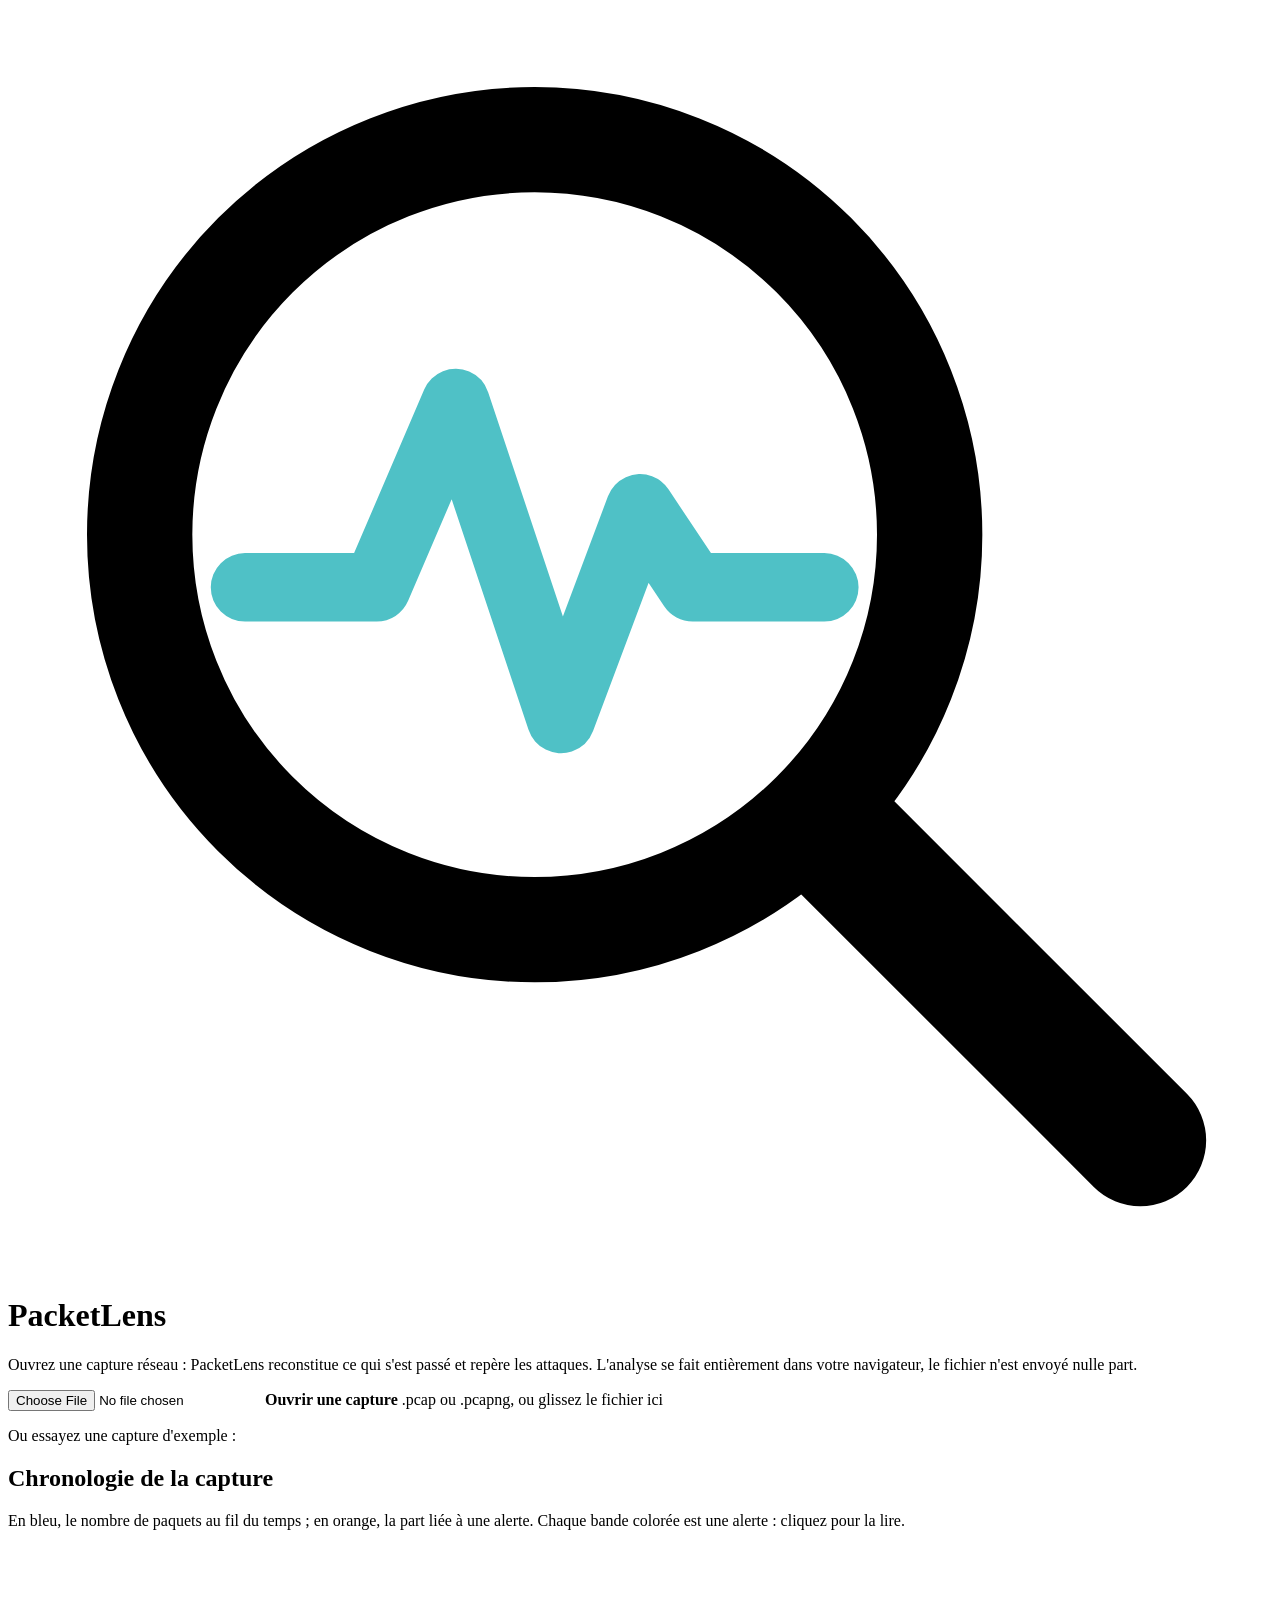
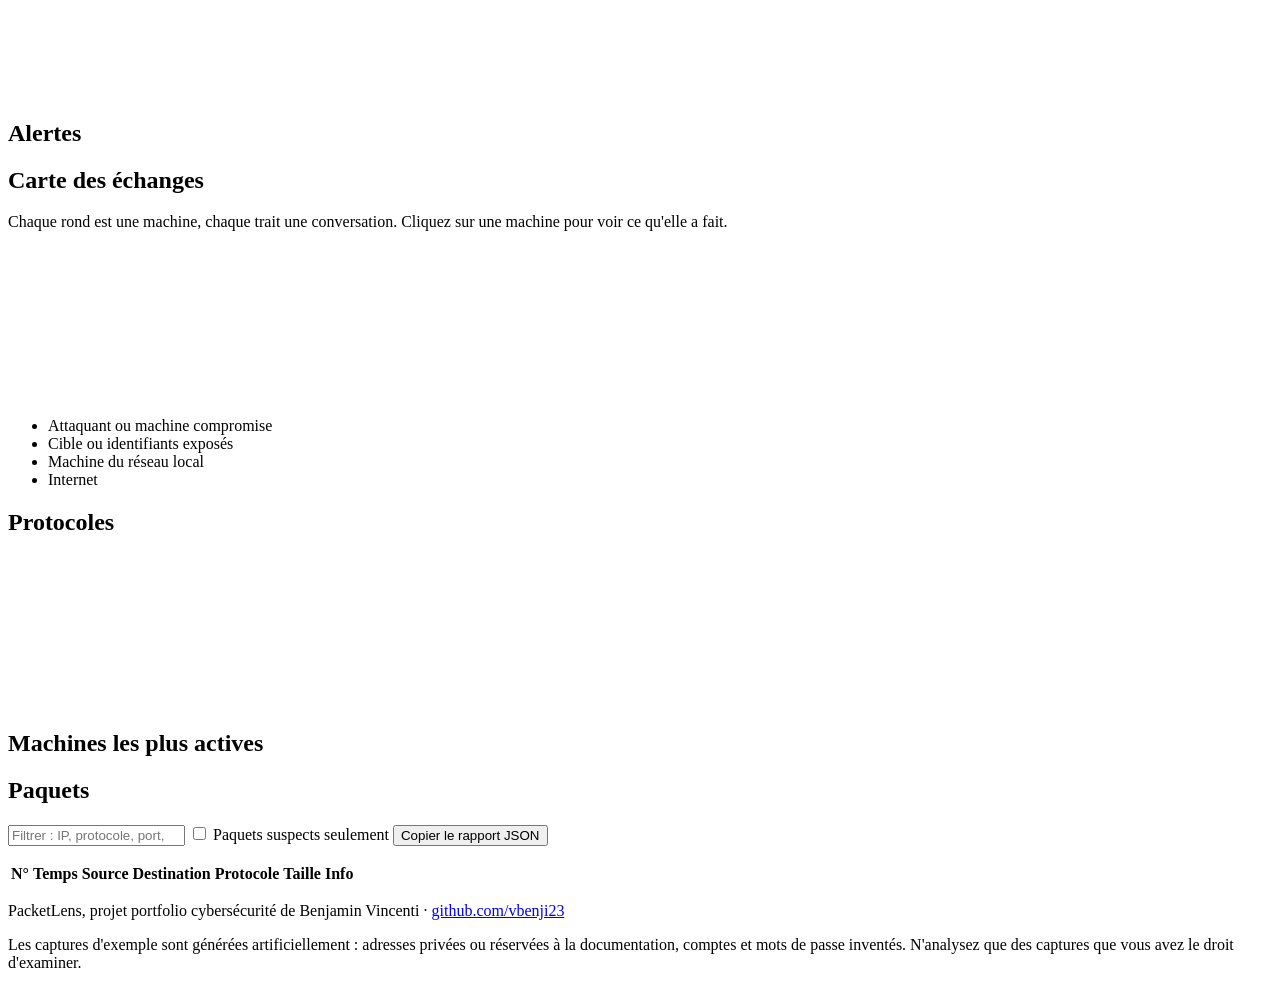
==== index.html @ 0c7fd4a6 "Add files via upload" ====
<!DOCTYPE html>
<html lang="fr">
<head>
<meta charset="utf-8">
<meta name="viewport" content="width=device-width, initial-scale=1">
<title>PacketLens</title>
<meta name="description" content="Analyseur de captures réseau (PCAP) dans le navigateur : chronologie, carte des échanges et détection d'attaques.">
<link rel="preconnect" href="https://fonts.googleapis.com">
<link rel="preconnect" href="https://fonts.gstatic.com" crossorigin>
<link rel="stylesheet" href="https://fonts.googleapis.com/css2?family=Red+Hat+Display:wght@500;800&family=Red+Hat+Mono:wght@400;500&family=Red+Hat+Text:wght@400;500;700&display=swap">
<link rel="stylesheet" href="css/style.css">
<script>new MutationObserver(()=>{for(const c of document.querySelectorAll('.stack td:not([data-l])')){let i=0,p=c;while(p=p.previousElementSibling)i+=p.colSpan;c.dataset.l=c.closest('table').rows[0].cells[i]?.textContent||''}}).observe(document,{childList:true,subtree:true})</script>
</head>
<body>
<header class="band top">
  <div class="brand">
    <svg class="logo" viewBox="0 0 48 48" aria-hidden="true">
      <circle cx="20" cy="20" r="15" fill="none" stroke="currentColor" stroke-width="4"/>
      <path d="M31 31l12 12" stroke="currentColor" stroke-width="5" stroke-linecap="round"/>
      <path d="M9 22h5l3-7 4 12 3-8 2 3h5" fill="none" stroke="#4fc1c6" stroke-width="2.6" stroke-linejoin="round" stroke-linecap="round"/>
    </svg>
    <div>
      <h1>PacketLens</h1>
      <p class="lede">Ouvrez une capture réseau : PacketLens reconstitue ce qui s'est passé et repère les attaques. L'analyse se fait entièrement dans votre navigateur, le fichier n'est envoyé nulle part.</p>
    </div>
  </div>
  <div class="load">
    <label class="drop" id="drop" for="file">
      <input type="file" id="file" accept=".pcap,.pcapng,.cap,.dmp">
      <strong>Ouvrir une capture</strong>
      <span>.pcap ou .pcapng, ou glissez le fichier ici</span>
    </label>
    <div>
      <p class="hint">Ou essayez une capture d'exemple :</p>
      <div class="samples" id="samples" role="group" aria-label="Captures d'exemple"></div>
      <p class="hint small" id="sdesc"></p>
    </div>
  </div>
</header>

<main>
  <section class="band status" id="status" aria-live="polite"></section>

  <section class="band">
    <div class="head">
      <h2>Chronologie de la capture</h2>
      <p class="note">En bleu, le nombre de paquets au fil du temps ; en orange, la part liée à une alerte. Chaque bande colorée est une alerte : cliquez pour la lire.</p>
    </div>
    <div class="fig" id="tl"><svg id="tlsvg" role="img" aria-label="Chronologie des paquets et des alertes"></svg></div>
  </section>

  <section class="band split">
    <div>
      <h2>Alertes</h2>
      <div id="alerts" class="alerts"></div>
    </div>
    <div>
      <h2>Carte des échanges</h2>
      <p class="note">Chaque rond est une machine, chaque trait une conversation. Cliquez sur une machine pour voir ce qu'elle a fait.</p>
      <div class="fig graph" id="gfig"><canvas id="graph" aria-label="Graphe des machines et de leurs échanges"></canvas></div>
      <ul class="legend">
        <li><i style="--c:var(--red)"></i>Attaquant ou machine compromise</li>
        <li><i style="--c:var(--yel)"></i>Cible ou identifiants exposés</li>
        <li><i style="--c:var(--blue)"></i>Machine du réseau local</li>
        <li><i style="--c:var(--cyan)"></i>Internet</li>
      </ul>
      <div id="host" class="host"></div>
    </div>
  </section>

  <section class="band split">
    <div>
      <h2>Protocoles</h2>
      <div class="donutwrap">
        <div class="fig donut" id="dfig"><svg id="donut" role="img" aria-label="Répartition des protocoles"></svg></div>
        <div id="plegend" class="plegend"></div>
      </div>
    </div>
    <div>
      <h2>Machines les plus actives</h2>
      <div id="talkers" class="talkers"></div>
    </div>
  </section>

  <section class="band" id="packets">
    <div class="head row">
      <h2>Paquets</h2>
      <div class="tools">
        <input type="search" id="q" placeholder="Filtrer : IP, protocole, port, texte…" aria-label="Filtrer les paquets">
        <label class="chk"><input type="checkbox" id="onlyBad"> Paquets suspects seulement</label>
        <button type="button" id="export">Copier le rapport JSON</button>
        <button type="button" id="download" hidden>Télécharger le rapport</button>
      </div>
    </div>
    <p class="count" id="count"></p>
    <div class="scroll">
      <table id="ptable">
        <thead><tr><th class="num">N°</th><th class="num">Temps</th><th>Source</th><th>Destination</th><th>Protocole</th><th class="num">Taille</th><th>Info</th></tr></thead>
        <tbody></tbody>
      </table>
    </div>
    <button type="button" id="more" class="more" hidden>Afficher plus de paquets</button>
  </section>
</main>

<footer class="band foot">
  <p>PacketLens, projet portfolio cybersécurité de Benjamin Vincenti · <a href="https://github.com/vbenji23">github.com/vbenji23</a></p>
  <p class="small">Les captures d'exemple sont générées artificiellement : adresses privées ou réservées à la documentation, comptes et mots de passe inventés. N'analysez que des captures que vous avez le droit d'examiner.</p>
</footer>
<div id="toast" class="toast" role="status" aria-live="polite"></div>

<script src="js/pcap.js"></script>
<script src="js/detect.js"></script>
<script src="js/samples.js"></script>
<script src="js/app.js"></script>
</body>
</html>
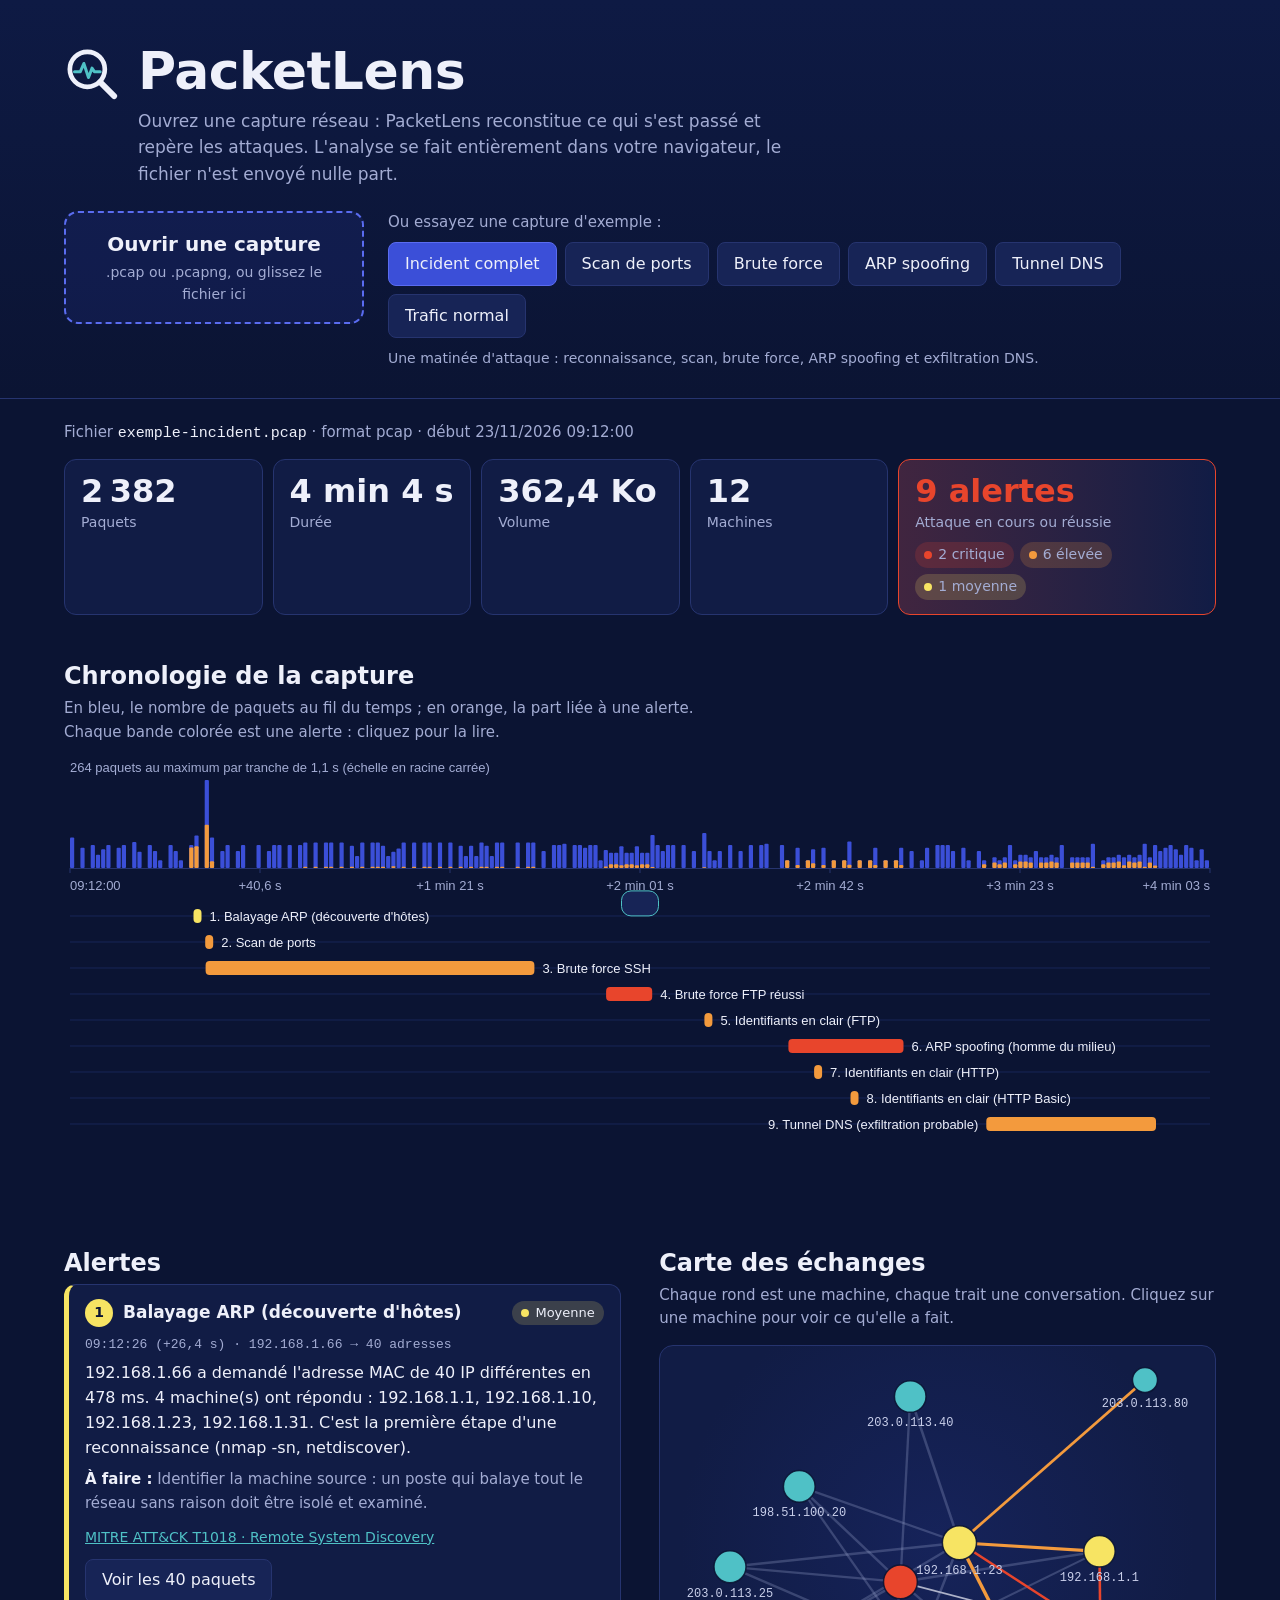
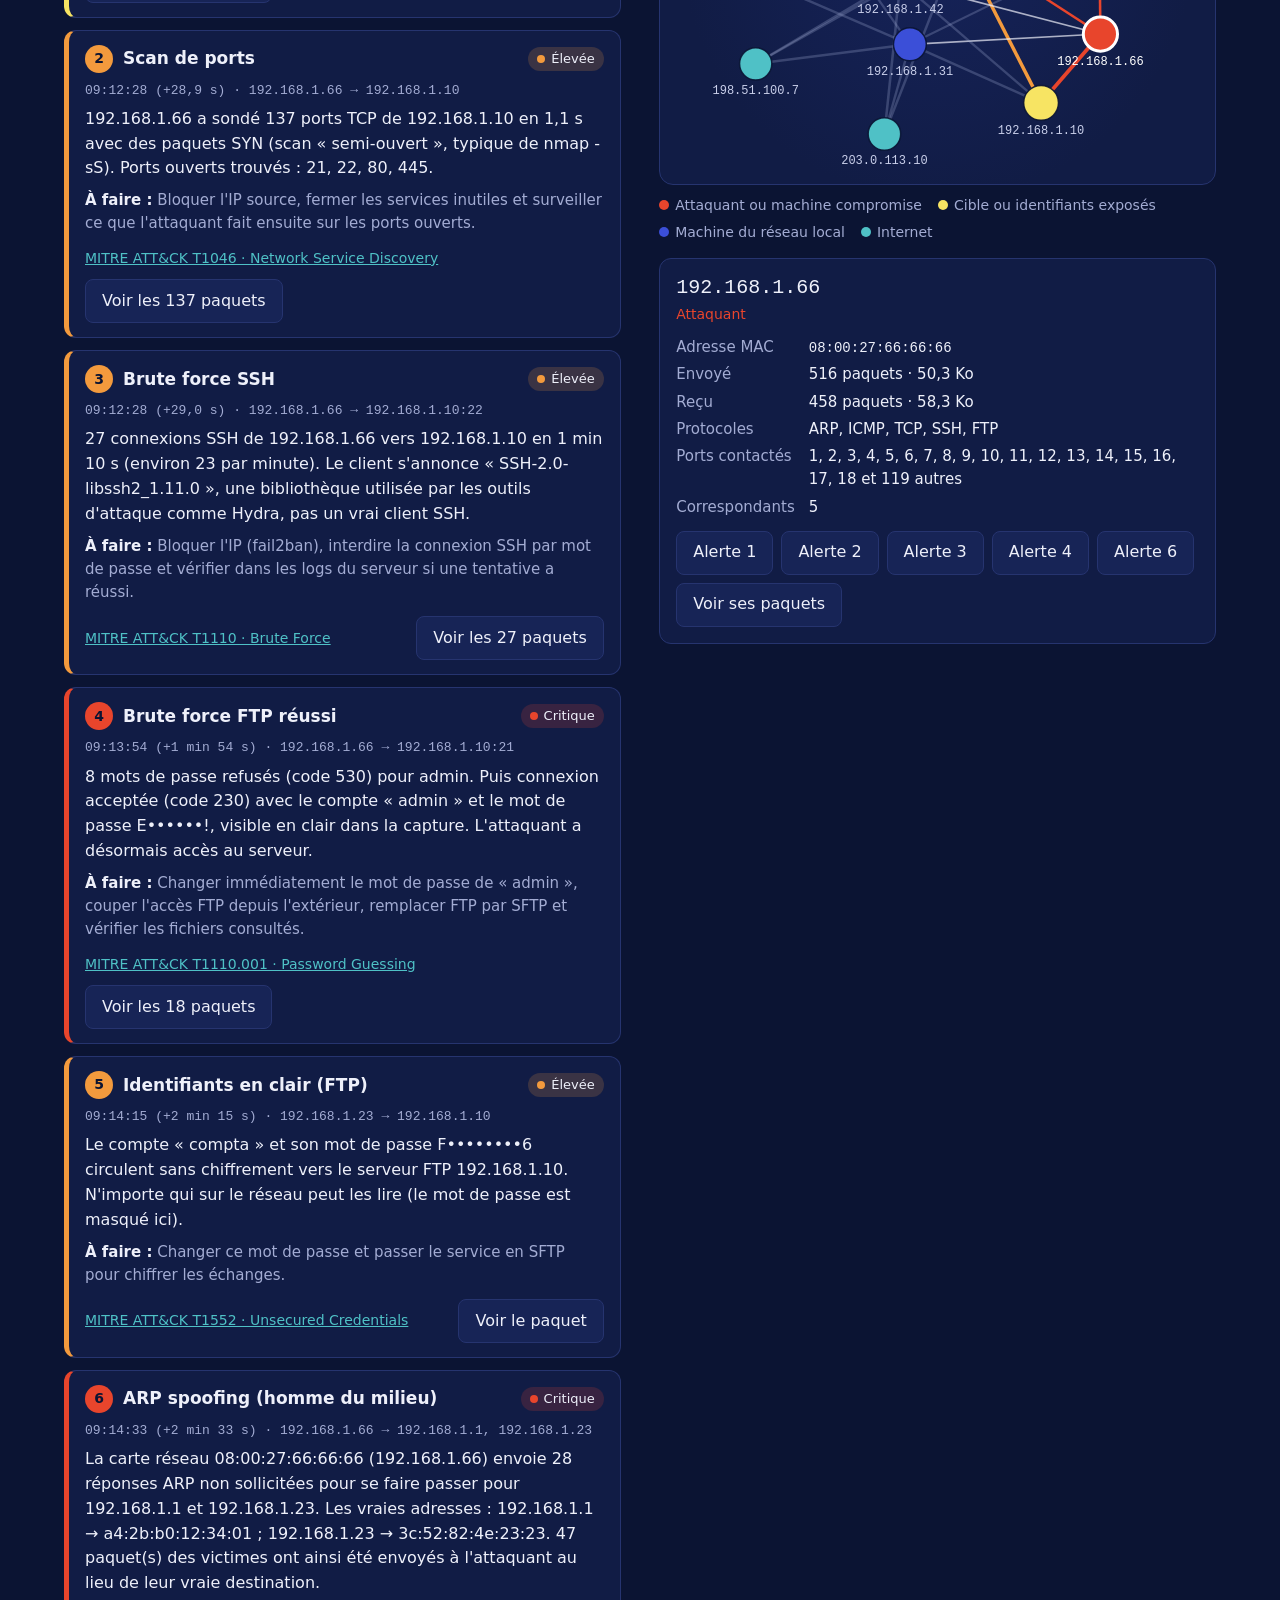
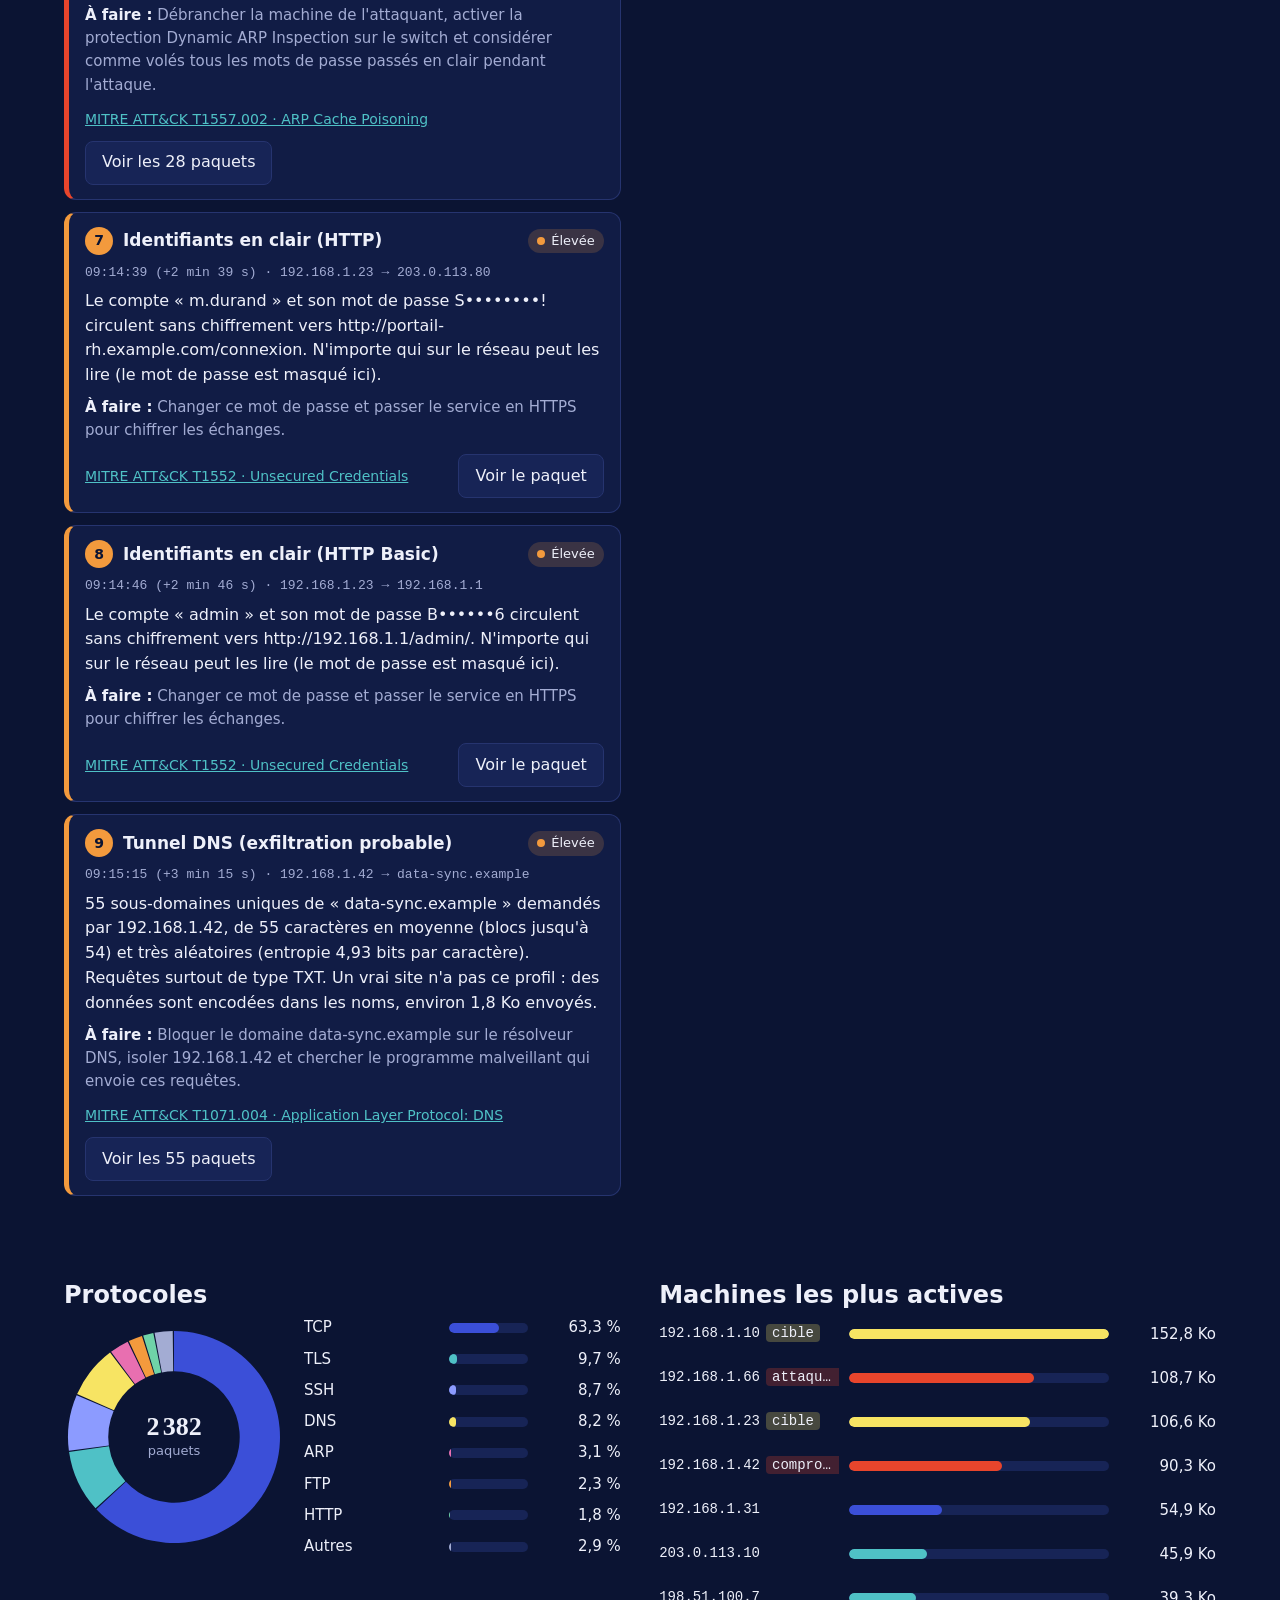
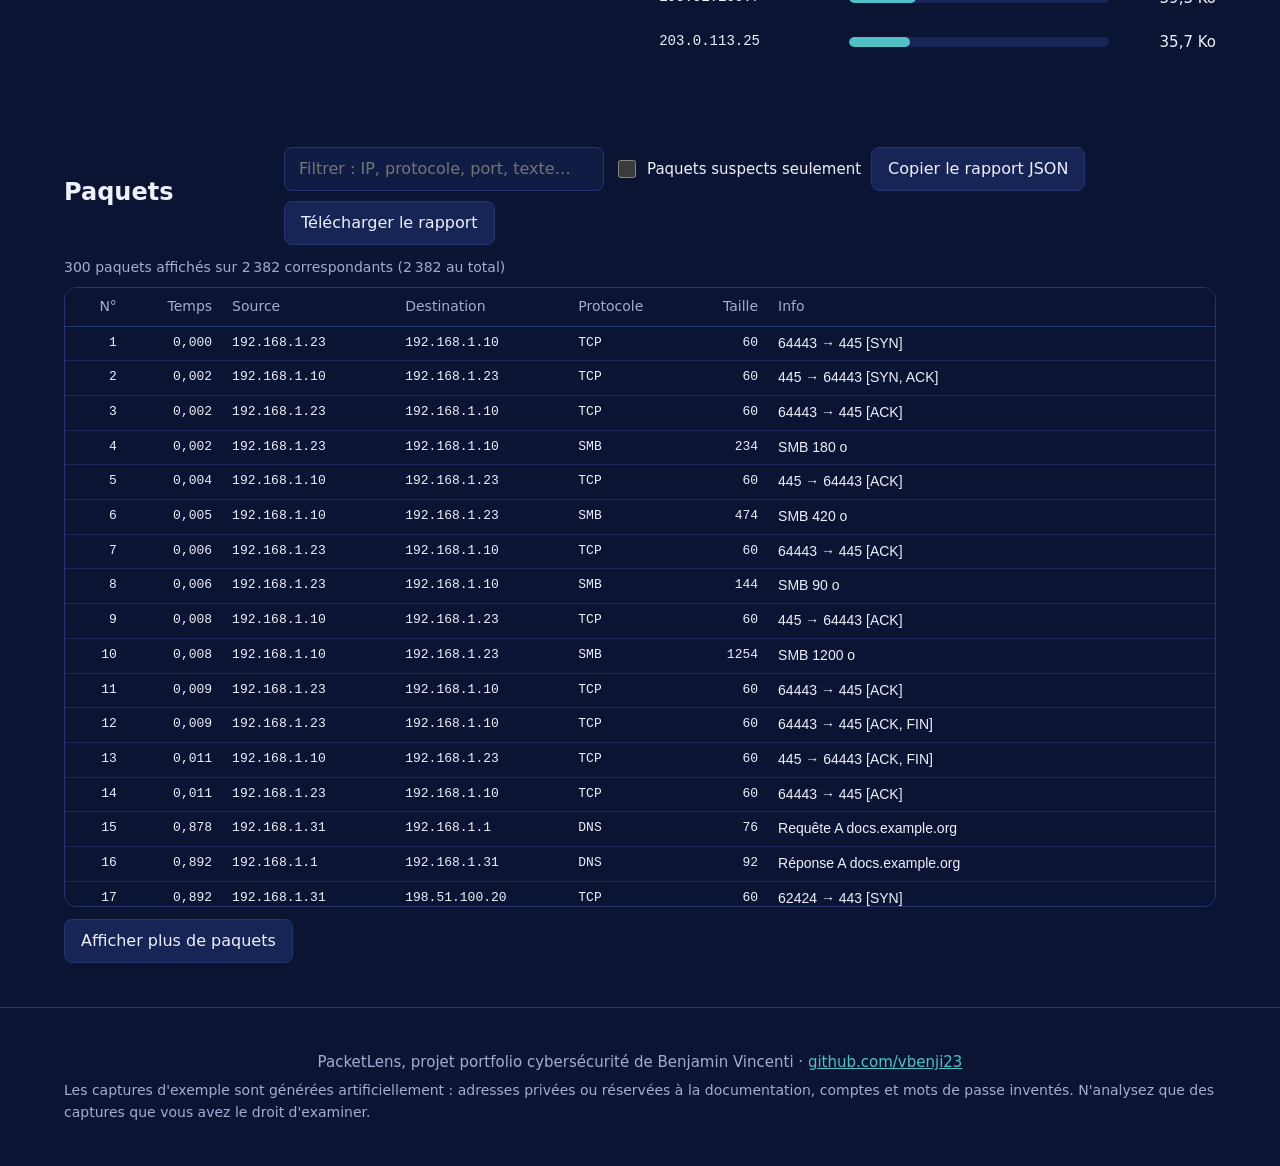
==== commit e48164d0: "Site en un seul fichier : index.html contient le CSS et le JavaScript Les fichiers étaient à la raci" ====
--- a/index.html
+++ b/index.html
@@ -8,7 +8,162 @@
 <link rel="preconnect" href="https://fonts.googleapis.com">
 <link rel="preconnect" href="https://fonts.gstatic.com" crossorigin>
 <link rel="stylesheet" href="https://fonts.googleapis.com/css2?family=Red+Hat+Display:wght@500;800&family=Red+Hat+Mono:wght@400;500&family=Red+Hat+Text:wght@400;500;700&display=swap">
-<link rel="stylesheet" href="css/style.css">
+<style>
+/* VOICE: un instrument d'analyste, précis et calme, sans effet
+   IDEA: la sonde réseau / l'oscilloscope : la capture se lit comme un signal dans le temps
+   PICTURE: la chronologie du trafic avec les bandes d'alertes, puis la carte des machines
+   COLOUR and TYPE: fond marine #0b1433, échelle bleu → cyan → jaune → rouge pour la gravité ; Red Hat Display 800, Red Hat Text, Red Hat Mono
+   LAYOUT: en-tête compact avec le chargeur, chronologie pleine largeur, alertes | carte, protocoles | machines, table des paquets */
+:root{color-scheme:dark;--bg:#0b1433;--panel:#111c45;--panel2:#172456;--line:#26346f;--ink:#eef0fa;--mute:#a3acd3;--blue:#3b4fd8;--blue2:#5a6cf0;--cyan:#4fc1c6;--yel:#f7e463;--org:#f39a3d;--red:#e8452c;
+  --mono:"Red Hat Mono",ui-monospace,Menlo,Consolas,monospace;--disp:"Red Hat Display",system-ui,sans-serif}
+:root[data-theme=light],:root[data-theme=dark]{color-scheme:dark}
+*{box-sizing:border-box;min-width:0}
+html{scroll-padding-top:24px;scroll-behavior:smooth}
+body{margin:0;background:var(--bg);color:var(--ink);font:16px/1.55 "Red Hat Text",system-ui,sans-serif;overflow-x:clip}
+a{color:var(--cyan)}
+h1,h2,h3{font-family:var(--disp);margin:0;line-height:1.05;text-wrap:balance}
+h1{font-size:clamp(34px,5vw,52px);font-weight:800;letter-spacing:-.01em}
+h2{font-size:24px;font-weight:800;margin-bottom:8px}
+h3{font-size:17px;font-weight:800;line-height:1.25}
+p{margin:0}
+.band{padding:clamp(22px,3.4vw,48px) max(5vw,16px)}
+.band>*{max-width:1240px;margin-inline:auto}
+.fig{position:relative;min-height:220px}
+.fig>svg,.fig>canvas{position:absolute;inset:0;width:100%;height:100%}
+pre,.scroll{overflow-x:auto}
+code{overflow-wrap:anywhere}
+.note{color:var(--mute);font-size:15px;max-width:70ch;margin-bottom:14px}
+.small{font-size:14px}
+button,.drop,input[type=search]{font:inherit;color:inherit}
+button{min-height:44px;padding:0 16px;border-radius:8px;border:1px solid var(--line);background:var(--panel2);cursor:pointer;font-weight:500}
+button:hover{border-color:var(--blue2)}
+button:focus-visible,input:focus-visible,.drop:focus-within{outline:3px solid var(--cyan);outline-offset:2px}
+
+/* En-tête */
+.top{background:linear-gradient(180deg,#0e1a44,var(--bg));border-bottom:1px solid var(--line);padding-bottom:28px}
+.top{display:grid;gap:24px}
+.top>*{width:100%}
+.brand{display:flex;gap:18px;align-items:flex-start}
+.logo{width:56px;height:56px;flex:none;color:var(--ink);margin-top:2px}
+.lede{color:var(--mute);margin-top:10px;max-width:62ch;font-size:17px}
+.load{display:grid;grid-template-columns:minmax(0,300px) minmax(0,1fr);gap:24px;align-items:start}
+.drop{display:grid;gap:2px;place-content:center;text-align:center;min-height:112px;padding:16px;border:2px dashed var(--blue2);border-radius:14px;background:rgba(59,79,216,.12);cursor:pointer;transition:background .2s}
+.drop.over{background:rgba(79,193,198,.2);border-color:var(--cyan)}
+.drop input{position:absolute;width:1px;height:1px;opacity:0}
+.drop strong{font-family:var(--disp);font-size:20px}
+.drop span{color:var(--mute);font-size:14px}
+.hint{color:var(--mute);margin-bottom:8px;font-size:15px}
+.hint.small{margin:10px 0 0;font-size:14px;min-height:1.5em}
+.samples{display:flex;flex-wrap:wrap;gap:8px}
+.samples button[aria-pressed=true]{background:var(--blue);border-color:var(--blue2)}
+
+/* Résumé */
+.status{padding-block:22px 6px}
+.file{color:var(--mute);font-size:15px;margin-bottom:14px;overflow-wrap:anywhere}
+.file b{color:var(--ink);font-family:var(--mono);font-weight:500}
+.kpis{display:grid;grid-template-columns:repeat(4,minmax(0,1fr)) minmax(0,1.6fr);gap:10px}
+.kpi{background:var(--panel);border:1px solid var(--line);border-radius:12px;padding:14px 16px}
+.kpi b{display:block;font-family:var(--disp);font-size:clamp(24px,3vw,32px);font-weight:800;line-height:1.1;white-space:nowrap}
+.kpi span{color:var(--mute);font-size:14px}
+.verdict{border-color:var(--c,var(--line));background:linear-gradient(90deg,color-mix(in srgb,var(--c,var(--panel)) 22%,var(--panel)),var(--panel))}
+.verdict b{color:var(--c,var(--ink))}
+.sevs{display:flex;flex-wrap:wrap;gap:6px;margin-top:8px}
+.pill{display:inline-flex;align-items:center;gap:6px;font-size:13px;padding:2px 9px;border-radius:99px;background:color-mix(in srgb,var(--c) 18%,transparent);color:var(--ink);white-space:nowrap}
+.pill::before{content:"";width:8px;height:8px;border-radius:50%;background:var(--c)}
+
+/* Chronologie */
+#tl{min-height:200px}
+#tlsvg text{font-family:"Red Hat Text",sans-serif}
+.lane{cursor:pointer}
+.lane:hover rect.bar{filter:brightness(1.2)}
+
+/* Alertes + carte */
+.split{display:grid;grid-template-columns:minmax(0,1fr) minmax(0,1fr);gap:clamp(20px,3vw,40px)}
+.split>*{width:100%}
+.band.split{max-width:none}
+.band.split{padding-inline:max(5vw,16px)}
+@media(min-width:1340px){.band.split{padding-inline:calc((100vw - 1240px)/2)}}
+.alerts{display:grid;gap:12px}
+.alert{background:var(--panel);border:1px solid var(--line);border-left:5px solid var(--c);border-radius:12px;padding:14px 16px;transition:box-shadow .3s}
+.alert.flash{box-shadow:0 0 0 3px var(--c)}
+.alert header{display:flex;gap:10px;align-items:center}
+.alert .n{flex:none;width:28px;height:28px;border-radius:50%;display:grid;place-items:center;background:var(--c);color:#0b1433;font-weight:700;font-size:14px}
+.alert h3{flex:1}
+.alert .pill{flex:none}
+.alert .meta{font-family:var(--mono);font-size:13px;color:var(--mute);margin:8px 0 6px;overflow-wrap:anywhere}
+.alert .tip{margin-top:8px;font-size:15px;color:var(--mute)}
+.alert .tip b{color:var(--ink)}
+.alert footer{display:flex;flex-wrap:wrap;gap:10px;align-items:center;justify-content:space-between;margin-top:12px}
+.alert footer a{font-size:14px}
+.empty{background:var(--panel);border:1px solid var(--line);border-left:5px solid var(--cyan);border-radius:12px;padding:18px}
+.empty b{font-family:var(--disp);font-size:20px;display:block;margin-bottom:4px}
+.graph{min-height:440px;background:radial-gradient(circle at 50% 45%,#16235a,var(--panel) 70%);border:1px solid var(--line);border-radius:14px;cursor:crosshair}
+.legend{list-style:none;padding:0;margin:10px 0 0;display:flex;flex-wrap:wrap;gap:6px 16px;font-size:14px;color:var(--mute)}
+.legend i{display:inline-block;width:10px;height:10px;border-radius:50%;background:var(--c);margin-right:6px}
+.host{margin-top:14px;background:var(--panel);border:1px solid var(--line);border-radius:12px;padding:16px}
+.host h3{font-family:var(--mono);font-weight:500;font-size:20px}
+.host .role{color:var(--mute);font-size:14px;margin:4px 0 10px}
+.host dl{display:grid;grid-template-columns:max-content minmax(0,1fr);gap:4px 14px;margin:0 0 12px;font-size:15px}
+.host dt{color:var(--mute)}
+.host dd{margin:0;overflow-wrap:anywhere}
+.host dd code{font-family:var(--mono);font-size:14px}
+.host .links{display:flex;flex-wrap:wrap;gap:8px}
+
+/* Protocoles + machines */
+.donutwrap{display:grid;grid-template-columns:minmax(0,220px) minmax(0,1fr);gap:20px;align-items:center}
+.donut{min-height:220px}
+.plegend,.talkers{display:grid;gap:8px}
+.prow,.trow{display:grid;grid-template-columns:minmax(0,9em) minmax(0,1fr) 5.5em;gap:10px;align-items:center;font-size:15px}
+.trow{grid-template-columns:minmax(0,12em) minmax(0,1fr) 6.5em;background:none;border:0;padding:4px 0;min-height:36px;text-align:left;border-radius:6px}
+.trow:hover .meter i{filter:brightness(1.25)}
+.prow span:first-child,.trow span:first-child{overflow:hidden;text-overflow:ellipsis;white-space:nowrap}
+.trow span:first-child{font-family:var(--mono);font-size:14px}
+.meter{height:10px;border-radius:5px;background:var(--panel2);overflow:hidden}
+.meter i{display:block;height:100%;border-radius:5px;background:var(--c,var(--blue2))}
+.prow b,.trow b{font-weight:500;text-align:right;white-space:nowrap;font-variant-numeric:tabular-nums}
+.tag{font-size:12px;padding:1px 6px;border-radius:4px;margin-left:6px;background:color-mix(in srgb,var(--c) 25%,transparent);font-family:"Red Hat Text",sans-serif}
+
+/* Paquets */
+.head.row{display:flex;flex-wrap:wrap;gap:12px;align-items:center;justify-content:space-between}
+.tools{display:flex;flex-wrap:wrap;gap:10px;align-items:center}
+input[type=search]{min-height:44px;font-size:16px;padding:0 14px;border-radius:8px;border:1px solid var(--line);background:var(--panel);width:min(320px,100%)}
+.chk{display:flex;gap:8px;align-items:center;min-height:44px;font-size:15px;cursor:pointer}
+.chk input{width:18px;height:18px;accent-color:var(--cyan)}
+.count{color:var(--mute);font-size:14px;margin:12px 0 8px;display:flex;flex-wrap:wrap;gap:8px;align-items:center}
+.count button{min-height:32px;padding:0 10px;font-size:14px}
+table{width:100%;border-collapse:collapse;font-size:14px}
+th{text-align:left;color:var(--mute);font-weight:500;padding:8px 10px;border-bottom:1px solid var(--line);white-space:nowrap;position:sticky;top:0;background:var(--bg)}
+td{padding:6px 10px;border-bottom:1px solid rgba(38,52,111,.6);font-family:var(--mono);font-size:13px;vertical-align:top}
+td.num,th.num{text-align:right;white-space:nowrap;font-variant-numeric:tabular-nums}
+td:nth-child(3),td:nth-child(4),td:nth-child(5){white-space:nowrap}
+td:last-child{font-family:"Red Hat Text",sans-serif;font-size:14px;overflow-wrap:anywhere;min-width:18em}
+tr.bad td:first-child{box-shadow:inset 4px 0 0 var(--c)}
+tr.bad{background:color-mix(in srgb,var(--c) 9%,transparent)}
+.scroll{max-height:620px;overflow:auto;border:1px solid var(--line);border-radius:12px}
+.more{margin-top:12px}
+.foot{border-top:1px solid var(--line);color:var(--mute);font-size:15px;display:grid;gap:6px}
+.toast{position:fixed;left:50%;bottom:20px;transform:translate(-50%,140%);background:var(--panel2);border:1px solid var(--cyan);padding:12px 18px;border-radius:10px;max-width:calc(100vw - 32px);transition:transform .3s;z-index:9}
+.toast.on{transform:translate(-50%,0)}
+
+@media(max-width:960px){
+  .kpis{grid-template-columns:repeat(2,minmax(0,1fr))}
+  .verdict{grid-column:1/-1}
+  .split{grid-template-columns:minmax(0,1fr)}
+}
+@media(max-width:600px){
+  .load{grid-template-columns:minmax(0,1fr)}
+  .brand{gap:12px}.logo{width:42px;height:42px}
+  .donutwrap{grid-template-columns:minmax(0,1fr)}
+  .donut{min-height:200px;max-width:240px;margin-inline:auto;width:100%}
+  .trow{grid-template-columns:minmax(0,1fr) 5.5em}.trow .meter{grid-column:1/-1;grid-row:2}
+  .graph{min-height:320px}
+  table{font-size:13px}
+}
+@media(prefers-reduced-motion:reduce){*{transition:none!important;scroll-behavior:auto!important}}
+.fatal{background:#5a1a12;color:#fff;font-weight:500}
+
+</style>
+<script>window.addEventListener('error',e=>{const d=document.getElementById('fatal');if(d){d.hidden=false;d.textContent='Erreur JavaScript : '+(e.message||'inconnue')+'. Essayez avec un navigateur récent (Chrome, Firefox, Edge).'}});</script>
 <script>new MutationObserver(()=>{for(const c of document.querySelectorAll('.stack td:not([data-l])')){let i=0,p=c;while(p=p.previousElementSibling)i+=p.colSpan;c.dataset.l=c.closest('table').rows[0].cells[i]?.textContent||''}}).observe(document,{childList:true,subtree:true})</script>
 </head>
 <body>
@@ -39,6 +194,7 @@
 </header>
 
 <main>
+  <p id="fatal" class="band fatal" hidden></p>
   <section class="band status" id="status" aria-live="polite"></section>
 
   <section class="band">
@@ -109,9 +265,1238 @@
 </footer>
 <div id="toast" class="toast" role="status" aria-live="polite"></div>
 
-<script src="js/pcap.js"></script>
-<script src="js/detect.js"></script>
-<script src="js/samples.js"></script>
-<script src="js/app.js"></script>
+<script>
+/* PacketLens — lecture des fichiers PCAP / PCAPNG et décodage des protocoles.
+   Tout se fait en JavaScript pur, octet par octet, sans bibliothèque. */
+(function (root) {
+  'use strict';
+  const PL = root.PL = root.PL || {};
+
+  const u16 = (d, o) => ((d[o] << 8) | d[o + 1]) >>> 0;
+  const u32 = (d, o) => ((d[o] << 24) | (d[o + 1] << 16) | (d[o + 2] << 8) | d[o + 3]) >>> 0;
+  const hex2 = b => b.toString(16).padStart(2, '0');
+  const mac = (d, o) => Array.from(d.subarray(o, o + 6), hex2).join(':');
+  const ip4 = (d, o) => d[o] + '.' + d[o + 1] + '.' + d[o + 2] + '.' + d[o + 3];
+  function ip6(d, o) {
+    const p = [];
+    for (let i = 0; i < 16; i += 2) p.push(u16(d, o + i).toString(16));
+    return p.join(':').replace(/(^|:)0(:0)+(:|$)/, '::').replace(/:{3,}/, '::');
+  }
+  function txt(u8) {
+    let s = '';
+    for (let i = 0; i < u8.length; i++) s += String.fromCharCode(u8[i]);
+    return s;
+  }
+
+  /* ---------- Lecture du conteneur ---------- */
+  function readCapture(buf) {
+    if (buf instanceof Uint8Array) buf = buf.buffer.slice(buf.byteOffset, buf.byteOffset + buf.byteLength);
+    if (buf.byteLength < 24) throw new Error('Fichier trop petit pour être une capture réseau.');
+    const dv = new DataView(buf);
+    const magic = dv.getUint32(0, false);
+    if (magic === 0x0a0d0d0a) return readPcapng(buf, dv);
+    let le, nano;
+    if (magic === 0xa1b2c3d4) { le = false; nano = false; }
+    else if (magic === 0xd4c3b2a1) { le = true; nano = false; }
+    else if (magic === 0xa1b23c4d) { le = false; nano = true; }
+    else if (magic === 0x4d3cb2a1) { le = true; nano = true; }
+    else throw new Error("Format non reconnu : ce fichier n'est ni un .pcap ni un .pcapng.");
+    const link = dv.getUint32(20, le);
+    const packets = [];
+    let off = 24;
+    while (off + 16 <= buf.byteLength) {
+      const sec = dv.getUint32(off, le), frac = dv.getUint32(off + 4, le);
+      const incl = dv.getUint32(off + 8, le), orig = dv.getUint32(off + 12, le);
+      off += 16;
+      if (off + incl > buf.byteLength) break; // capture tronquée
+      packets.push({ ts: sec + frac / (nano ? 1e9 : 1e6), link, len: orig, data: new Uint8Array(buf, off, incl) });
+      off += incl;
+    }
+    return { format: nano ? 'pcap (nanosecondes)' : 'pcap', link, packets };
+  }
+
+  function readPcapng(buf, dv) {
+    let off = 0, le = true;
+    const ifs = [], packets = [];
+    while (off + 12 <= buf.byteLength) {
+      const type0 = dv.getUint32(off, true);
+      if (type0 === 0x0a0d0d0a) { le = dv.getUint32(off + 8, true) === 0x1a2b3c4d; ifs.length = 0; }
+      const type = dv.getUint32(off, le);
+      const blen = dv.getUint32(off + 4, le);
+      if (blen < 12 || off + blen > buf.byteLength) break;
+      if (type === 1) { // Interface Description Block
+        const link = dv.getUint16(off + 8, le);
+        let tsres = 6, o = off + 16;
+        const end = off + blen - 4;
+        while (o + 4 <= end) {
+          const code = dv.getUint16(o, le), l = dv.getUint16(o + 2, le);
+          if (code === 0) break;
+          if (code === 9 && l >= 1) tsres = dv.getUint8(o + 4);
+          o += 4 + ((l + 3) & ~3);
+        }
+        ifs.push({ link, div: (tsres & 0x80) ? Math.pow(2, tsres & 0x7f) : Math.pow(10, tsres) });
+      } else if (type === 6) { // Enhanced Packet Block
+        const id = dv.getUint32(off + 8, le);
+        const hi = dv.getUint32(off + 12, le), lo = dv.getUint32(off + 16, le);
+        const cap = dv.getUint32(off + 20, le), orig = dv.getUint32(off + 24, le);
+        const itf = ifs[id] || { link: 1, div: 1e6 };
+        packets.push({ ts: (hi * 4294967296 + lo) / itf.div, link: itf.link, len: orig, data: new Uint8Array(buf, off + 28, Math.min(cap, blen - 32)) });
+      } else if (type === 3) { // Simple Packet Block
+        const orig = dv.getUint32(off + 8, le);
+        const itf = ifs[0] || { link: 1 };
+        packets.push({ ts: 0, link: itf.link, len: orig, data: new Uint8Array(buf, off + 12, Math.min(orig, blen - 16)) });
+      }
+      off += blen;
+    }
+    return { format: 'pcapng', link: ifs[0] ? ifs[0].link : 1, packets };
+  }
+
+  /* ---------- Décodage d'un paquet ---------- */
+  const QT = { 1: 'A', 2: 'NS', 5: 'CNAME', 12: 'PTR', 15: 'MX', 16: 'TXT', 28: 'AAAA', 33: 'SRV', 65: 'HTTPS', 255: 'ANY' };
+  const FLAGS = [[0x02, 'SYN'], [0x10, 'ACK'], [0x01, 'FIN'], [0x04, 'RST'], [0x08, 'PSH'], [0x20, 'URG']];
+  const flagStr = f => FLAGS.filter(x => f & x[0]).map(x => x[1]).join(', ');
+
+  function decode(p, i) {
+    const d = p.data;
+    const r = { i, ts: p.ts, len: p.len, proto: '?', src: '', dst: '', info: '' };
+    try {
+      let o = 0, et = 0;
+      if (p.link === 1) {
+        if (d.length < 14) { r.info = 'Trame tronquée'; return r; }
+        r.dstMac = mac(d, 0); r.srcMac = mac(d, 6); et = u16(d, 12); o = 14;
+        while (et === 0x8100 || et === 0x88a8) { et = u16(d, o + 2); o += 4; } // VLAN
+      } else if (p.link === 113) { et = u16(d, 14); o = 16; } // Linux cooked
+      else if (p.link === 101 || p.link === 228 || p.link === 229) { et = (d[0] >> 4) === 6 ? 0x86dd : 0x0800; }
+      else if (p.link === 0) { et = (d[0] === 2 || d[3] === 2) ? 0x0800 : 0x86dd; o = 4; } // loopback BSD
+      else { r.proto = 'Lien ' + p.link; r.info = 'Type de lien non pris en charge'; return r; }
+      if (et === 0x0806) return arp(d, o, r);
+      if (et === 0x0800) return ipv4(d, o, r);
+      if (et === 0x86dd) return ipv6(d, o, r);
+      r.proto = 'Ethernet'; r.info = 'EtherType 0x' + et.toString(16).padStart(4, '0');
+    } catch (e) { r.info = 'Paquet tronqué ou malformé'; }
+    return r;
+  }
+
+  function arp(d, o, r) {
+    const op = u16(d, o + 6);
+    r.proto = 'ARP';
+    r.arp = { op, sha: mac(d, o + 8), spa: ip4(d, o + 14), tha: mac(d, o + 18), tpa: ip4(d, o + 24) };
+    r.src = r.arp.spa; r.dst = r.arp.tpa;
+    r.info = op === 1 ? `Qui a ${r.arp.tpa} ? Répondre à ${r.arp.spa}` : `${r.arp.spa} est à ${r.arp.sha}`;
+    return r;
+  }
+
+  function ipv4(d, o, r) {
+    const ihl = (d[o] & 15) * 4, proto = d[o + 9], tot = u16(d, o + 2);
+    r.src = ip4(d, o + 12); r.dst = ip4(d, o + 16); r.ttl = d[o + 8];
+    const end = Math.min(d.length, tot ? o + tot : d.length);
+    return l4(d, o + ihl, end, proto, r);
+  }
+
+  function ipv6(d, o, r) {
+    r.src = ip6(d, o + 8); r.dst = ip6(d, o + 24);
+    return l4(d, o + 40, Math.min(d.length, o + 40 + u16(d, o + 4)), d[o + 6], r);
+  }
+
+  function l4(d, o, end, proto, r) {
+    if (proto === 6) {
+      r.proto = 'TCP'; r.sport = u16(d, o); r.dport = u16(d, o + 2); r.seq = u32(d, o + 4);
+      r.flags = d[o + 13];
+      const pay = d.subarray(o + (d[o + 12] >> 4) * 4, end);
+      r.plen = pay.length;
+      r.info = `${r.sport} → ${r.dport} [${flagStr(r.flags)}]` + (pay.length ? ` ${pay.length} o` : '');
+      if (pay.length) app(pay, r);
+      return r;
+    }
+    if (proto === 17) {
+      r.proto = 'UDP'; r.sport = u16(d, o); r.dport = u16(d, o + 2);
+      const pay = d.subarray(o + 8, end);
+      r.plen = pay.length;
+      r.info = `${r.sport} → ${r.dport} ${pay.length} o`;
+      if (r.sport === 53 || r.dport === 53 || r.sport === 5353 || r.dport === 5353) dns(pay, r);
+      return r;
+    }
+    if (proto === 1 || proto === 58) {
+      r.proto = proto === 1 ? 'ICMP' : 'ICMPv6'; r.icmpType = d[o];
+      r.info = icmpName(proto, d[o]);
+      return r;
+    }
+    r.proto = 'IP/' + proto;
+    return r;
+  }
+
+  function icmpName(proto, t) {
+    const v4 = { 0: 'Réponse echo (ping)', 3: 'Destination injoignable', 5: 'Redirection', 8: 'Requête echo (ping)', 11: 'TTL expiré' };
+    const v6 = { 1: 'Destination injoignable', 128: 'Requête echo (ping)', 129: 'Réponse echo (ping)', 133: 'Sollicitation de routeur', 134: 'Annonce de routeur', 135: 'Sollicitation de voisin', 136: 'Annonce de voisin' };
+    return (proto === 1 ? v4 : v6)[t] || 'Type ' + t;
+  }
+
+  function readName(p, o) {
+    const parts = [];
+    let next = -1, guard = 0;
+    while (o < p.length && guard++ < 128) {
+      const l = p[o];
+      if (l === 0) { o++; break; }
+      if ((l & 0xc0) === 0xc0) { if (next < 0) next = o + 2; o = ((l & 0x3f) << 8) | p[o + 1]; continue; }
+      parts.push(txt(p.subarray(o + 1, o + 1 + l)));
+      o += 1 + l;
+    }
+    return { name: parts.join('.'), next: next < 0 ? o : next };
+  }
+
+  function dns(p, r) {
+    if (p.length < 17) return;
+    const flags = u16(p, 2);
+    const nm = readName(p, 12);
+    if (!nm.name) return;
+    const qt = u16(p, nm.next);
+    r.proto = 'DNS';
+    r.dns = { id: u16(p, 0), resp: !!(flags & 0x8000), name: nm.name, qtype: qt, rcode: flags & 15, an: u16(p, 6) };
+    r.info = (r.dns.resp ? 'Réponse ' : 'Requête ') + (QT[qt] || qt) + ' ' + nm.name + (r.dns.resp && r.dns.rcode === 3 ? ' (NXDOMAIN)' : '');
+  }
+
+  function headers(s) {
+    const h = {};
+    const lines = s.split(/\r?\n/);
+    for (let k = 1; k < lines.length && lines[k]; k++) {
+      const c = lines[k].indexOf(':');
+      if (c > 0) h[lines[k].slice(0, c).trim().toLowerCase()] = lines[k].slice(c + 1).trim();
+    }
+    return h;
+  }
+
+  function findSni(p) {
+    try {
+      let o = 5 + 4 + 2 + 32;
+      o += 1 + p[o];
+      o += 2 + u16(p, o);
+      o += 1 + p[o];
+      const end = Math.min(p.length, o + 2 + u16(p, o));
+      o += 2;
+      while (o + 4 <= end) {
+        const t = u16(p, o), l = u16(p, o + 2);
+        if (t === 0) return txt(p.subarray(o + 9, o + 9 + u16(p, o + 7)));
+        o += 4 + l;
+      }
+    } catch (e) { /* pas de SNI */ }
+    return '';
+  }
+
+  function app(pay, r) {
+    const s = txt(pay.subarray(0, Math.min(pay.length, 4096)));
+    const has = port => r.sport === port || r.dport === port;
+    if (/^(GET|POST|PUT|DELETE|HEAD|OPTIONS|PATCH) \S+ HTTP\/1\.[01]\r?\n/.test(s)) {
+      const line = s.split(/\r?\n/)[0], parts = line.split(' ');
+      const sep = s.search(/\r?\n\r?\n/);
+      r.proto = 'HTTP';
+      r.http = { req: true, method: parts[0], path: parts[1], headers: headers(s), body: sep >= 0 ? s.slice(sep).replace(/^\r?\n\r?\n/, '') : '' };
+      r.http.host = r.http.headers.host || r.dst;
+      r.info = line;
+      return;
+    }
+    if (/^HTTP\/1\.[01] \d{3}/.test(s)) {
+      r.proto = 'HTTP'; r.http = { req: false, status: +s.slice(9, 12) };
+      r.info = s.split(/\r?\n/)[0];
+      return;
+    }
+    if (has(21)) {
+      r.proto = 'FTP'; r.ftp = s.trim();
+      r.info = r.ftp.split(/\r?\n/)[0].replace(/^PASS .*/i, 'PASS ••••••');
+      return;
+    }
+    if (has(22)) {
+      r.proto = 'SSH';
+      if (s.startsWith('SSH-')) { r.ssh = s.trim(); r.info = 'Bannière ' + r.ssh; }
+      else r.info = `Données chiffrées ${pay.length} o`;
+      return;
+    }
+    if (has(443) || has(8443)) {
+      r.proto = 'TLS';
+      if (pay[0] === 22 && pay[5] === 1) {
+        const sni = findSni(pay);
+        r.tls = { sni };
+        r.info = 'Client Hello' + (sni ? ' · ' + sni : '');
+      } else r.info = `Données chiffrées ${pay.length} o`;
+      return;
+    }
+    if (has(23)) { r.proto = 'Telnet'; r.info = `Telnet ${pay.length} o (en clair)`; return; }
+    if (has(445) || has(139)) { r.proto = 'SMB'; r.info = `SMB ${pay.length} o`; }
+  }
+
+  Object.assign(PL, { readCapture, decode, txt, QT });
+})(typeof window !== 'undefined' ? window : globalThis);
+
+</script>
+<script>
+/* PacketLens — statistiques et règles de détection.
+   Chaque règle lit la liste des paquets décodés et produit des alertes. */
+(function (root) {
+  'use strict';
+  const PL = root.PL = root.PL || {};
+
+  const RANK = { none: 0, info: 1, moy: 2, haute: 3, crit: 4 };
+  const AUTH = { 21: 'FTP', 22: 'SSH', 23: 'Telnet', 110: 'POP3', 143: 'IMAP', 1433: 'MSSQL', 3306: 'MySQL', 3389: 'RDP', 5432: 'PostgreSQL', 5900: 'VNC' };
+  const isPrivate = ip => /^(10\.|192\.168\.|172\.(1[6-9]|2\d|3[01])\.|127\.|169\.254\.|fe80:|fc|fd)/i.test(ip);
+
+  function fmtDur(s) {
+    if (s < 1) return Math.round(s * 1000) + ' ms';
+    if (s < 60) return s.toFixed(1).replace('.', ',') + ' s';
+    const m = Math.floor(s / 60), r = Math.round(s % 60);
+    return m + ' min' + (r ? ' ' + r + ' s' : '');
+  }
+  function mask(p) {
+    if (!p) return '(vide)';
+    if (p.length <= 2) return '••';
+    return p[0] + '•'.repeat(Math.min(8, p.length - 2)) + p[p.length - 1];
+  }
+  function b64(s) {
+    try { return typeof atob === 'function' ? atob(s) : Buffer.from(s, 'base64').toString('latin1'); } catch (e) { return ''; }
+  }
+  function urlDec(s) {
+    try { return decodeURIComponent(s.replace(/\+/g, ' ')); } catch (e) { return s; }
+  }
+  function entropy(str) {
+    if (!str) return 0;
+    const f = {};
+    for (const c of str) f[c] = (f[c] || 0) + 1;
+    let e = 0;
+    for (const k in f) { const p = f[k] / str.length; e -= p * Math.log2(p); }
+    return e;
+  }
+  const push = (m, k, mk) => { let v = m.get(k); if (!v) { v = mk(); m.set(k, v); } return v; };
+
+  function analyze(cap) {
+    const pk = cap.packets.map(PL.decode);
+    let t0 = Infinity, t1 = -Infinity, bytes = 0;
+    for (const r of pk) { if (r.ts < t0) t0 = r.ts; if (r.ts > t1) t1 = r.ts; bytes += r.len; }
+    if (!pk.length) t0 = t1 = 0;
+
+    /* ---------- Statistiques ---------- */
+    const protos = new Map(), hosts = new Map(), edges = new Map(), macToIp = new Map();
+    const H = ip => push(hosts, ip, () => ({ ip, macs: new Set(), out: 0, inn: 0, bout: 0, bin: 0, protos: new Set(), ports: new Set(), peers: new Set(), role: '', alerts: [], local: isPrivate(ip) }));
+    for (const r of pk) {
+      protos.set(r.proto, (protos.get(r.proto) || 0) + 1);
+      if (!r.src || !r.dst) continue;
+      if (r.arp && r.arp.op === 1) { H(r.src).macs.add(r.arp.sha); continue; } // une simple question ARP ne crée pas de conversation
+      const a = H(r.src), b = H(r.dst);
+      a.out++; a.bout += r.len; b.inn++; b.bin += r.len;
+      a.protos.add(r.proto); b.protos.add(r.proto);
+      a.peers.add(r.dst); b.peers.add(r.src);
+      if (r.arp) a.macs.add(r.arp.sha);
+      else if (r.srcMac && a.local) { a.macs.add(r.srcMac); push(macToIp, r.srcMac, () => new Set()).add(r.src); }
+      if (r.flags !== undefined && (r.flags & 0x12) === 0x02) a.ports.add(r.dport);
+      else if (r.proto === 'UDP' || r.proto === 'DNS') { if (r.dport < r.sport) a.ports.add(r.dport); }
+      const k = r.src < r.dst ? r.src + '|' + r.dst : r.dst + '|' + r.src;
+      const e = push(edges, k, () => ({ a: r.src < r.dst ? r.src : r.dst, b: r.src < r.dst ? r.dst : r.src, bytes: 0, pkts: 0, protos: new Set() }));
+      e.bytes += r.len; e.pkts++; e.protos.add(r.proto);
+    }
+
+    const alerts = [];
+    const add = a => alerts.push(Object.assign({ te: a.ts, srcRole: 'attaquant', dstRole: 'cible' }, a));
+
+    /* ---------- 1. Scan de ports TCP ---------- */
+    const syns = new Map(), open = new Map();
+    for (const r of pk) {
+      if (r.flags === undefined) continue;
+      if ((r.flags & 0x12) === 0x02) {
+        const s = push(syns, r.src + '>' + r.dst, () => ({ src: r.src, dst: r.dst, ports: new Set(), t1: r.ts, t2: r.ts, idx: [] }));
+        if (!s.ports.has(r.dport)) { s.ports.add(r.dport); s.t2 = r.ts; s.idx.push(r.i); }
+      } else if ((r.flags & 0x12) === 0x12) push(open, r.dst + '>' + r.src, () => new Set()).add(r.sport);
+    }
+    for (const s of syns.values()) {
+      if (s.ports.size < 20 || s.t2 - s.t1 > 600) continue;
+      const op = [...(open.get(s.src + '>' + s.dst) || [])].sort((x, y) => x - y);
+      add({
+        sev: 'haute', type: 'scan', title: 'Scan de ports', src: s.src, dst: s.dst, ts: s.t1, te: s.t2, idx: s.idx,
+        detail: `${s.src} a sondé ${s.ports.size} ports TCP de ${s.dst} en ${fmtDur(s.t2 - s.t1)} avec des paquets SYN (scan « semi-ouvert », typique de nmap -sS). Ports ouverts trouvés : ${op.length ? op.join(', ') : 'aucun'}.`,
+        mitre: ['T1046', 'Network Service Discovery'],
+        conseil: "Bloquer l'IP source, fermer les services inutiles et surveiller ce que l'attaquant fait ensuite sur les ports ouverts."
+      });
+    }
+
+    /* ---------- 2. Balayage ARP et ping sweep (découverte d'hôtes) ---------- */
+    const arpReq = new Map(), pings = new Map();
+    for (const r of pk) {
+      if (r.arp && r.arp.op === 1 && r.arp.spa !== r.arp.tpa) {
+        const s = push(arpReq, r.arp.spa, () => ({ dst: new Set(), t1: r.ts, t2: r.ts, idx: [] }));
+        if (!s.dst.has(r.arp.tpa)) { s.dst.add(r.arp.tpa); s.t2 = r.ts; s.idx.push(r.i); }
+      }
+      if ((r.proto === 'ICMP' && r.icmpType === 8) || (r.proto === 'ICMPv6' && r.icmpType === 128)) {
+        const s = push(pings, r.src, () => ({ dst: new Set(), t1: r.ts, t2: r.ts, idx: [] }));
+        if (!s.dst.has(r.dst)) { s.dst.add(r.dst); s.t2 = r.ts; s.idx.push(r.i); }
+      }
+    }
+    const answered = new Set(pk.filter(r => r.arp && r.arp.op === 2).map(r => r.arp.spa + '>' + r.arp.tpa));
+    for (const [src, s] of arpReq) {
+      if (s.dst.size < 20 || s.t2 - s.t1 > 120) continue;
+      const live = [...s.dst].filter(ip => answered.has(ip + '>' + src));
+      add({
+        sev: 'moy', type: 'arpsweep', title: "Balayage ARP (découverte d'hôtes)", src, dst: s.dst.size + ' adresses', ts: s.t1, te: s.t2, idx: s.idx,
+        detail: `${src} a demandé l'adresse MAC de ${s.dst.size} IP différentes en ${fmtDur(s.t2 - s.t1)}. ${live.length} machine(s) ont répondu : ${live.join(', ') || 'aucune'}. C'est la première étape d'une reconnaissance (nmap -sn, netdiscover).`,
+        mitre: ['T1018', 'Remote System Discovery'],
+        conseil: 'Identifier la machine source : un poste qui balaye tout le réseau sans raison doit être isolé et examiné.'
+      });
+    }
+    for (const [src, s] of pings) {
+      if (s.dst.size < 10 || s.t2 - s.t1 > 300) continue;
+      add({
+        sev: 'moy', type: 'pingsweep', title: 'Ping sweep', src, dst: s.dst.size + ' adresses', ts: s.t1, te: s.t2, idx: s.idx,
+        detail: `${src} a envoyé des pings à ${s.dst.size} machines différentes en ${fmtDur(s.t2 - s.t1)} pour savoir lesquelles sont allumées.`,
+        mitre: ['T1018', 'Remote System Discovery'],
+        conseil: 'Vérifier si cette machine a une raison légitime de superviser le réseau, sinon la considérer comme suspecte.'
+      });
+    }
+
+    /* ---------- 3. Brute force (connexions répétées vers un service d'authentification) ---------- */
+    const tries = new Map(), banners = new Map();
+    for (const r of pk) {
+      if (r.ssh && r.dport === 22) banners.set(r.src, r.ssh);
+      if (r.flags === undefined || (r.flags & 0x12) !== 0x02 || !AUTH[r.dport]) continue;
+      const t = push(tries, r.src + '>' + r.dst + ':' + r.dport, () => ({ src: r.src, dst: r.dst, port: r.dport, ts: [], idx: [] }));
+      t.ts.push(r.ts); t.idx.push(r.i);
+    }
+    for (const t of tries.values()) {
+      const n = t.ts.length, span = t.ts[n - 1] - t.ts[0];
+      if (n < 10 || span > 900) continue;
+      const svc = AUTH[t.port], ban = banners.get(t.src);
+      const tool = ban && /libssh|paramiko|go|hydra|medusa|ncrack/i.test(ban) ? ` Le client s'annonce « ${ban} », une bibliothèque utilisée par les outils d'attaque comme Hydra, pas un vrai client SSH.` : '';
+      add({
+        sev: 'haute', type: 'brute', title: `Brute force ${svc}`, src: t.src, dst: t.dst + ':' + t.port, ts: t.ts[0], te: t.ts[n - 1], idx: t.idx,
+        detail: `${n} connexions ${svc} de ${t.src} vers ${t.dst} en ${fmtDur(span)} (environ ${Math.round(n / Math.max(span / 60, 1 / 60))} par minute).${tool}`,
+        mitre: ['T1110', 'Brute Force'],
+        conseil: `Bloquer l'IP (fail2ban), interdire la connexion ${svc} par mot de passe et vérifier dans les logs du serveur si une tentative a réussi.`
+      });
+    }
+
+    /* ---------- 4. FTP : échecs répétés et identifiants en clair ---------- */
+    const ftpUser = new Map(), ftpPending = new Map(), ftpStats = new Map(), ftpOk = [];
+    for (const r of pk) {
+      if (r.proto !== 'FTP') continue;
+      if (r.dport === 21) {
+        const flow = r.src + ':' + r.sport + '>' + r.dst;
+        let m;
+        if ((m = /^USER (.+)/i.exec(r.ftp))) ftpUser.set(flow, m[1].trim());
+        else if ((m = /^PASS (.*)/i.exec(r.ftp))) ftpPending.set(flow, { user: ftpUser.get(flow) || '?', pass: m[1].trim(), i: r.i, ts: r.ts });
+      } else if (r.sport === 21) {
+        const flow = r.dst + ':' + r.dport + '>' + r.src;
+        const p = ftpPending.get(flow);
+        if (!p) continue;
+        const code = parseInt(r.ftp.slice(0, 3), 10);
+        const st = push(ftpStats, r.dst + '>' + r.src, () => ({ src: r.dst, dst: r.src, fail: 0, users: new Set(), idx: [], t1: p.ts, t2: r.ts, ok: null }));
+        if (code === 530) { st.fail++; st.users.add(p.user); st.idx.push(p.i, r.i); st.t2 = r.ts; }
+        else if (code === 230) { const ok = Object.assign({ src: r.dst, dst: r.src, ri: r.i }, p); if (st.fail) { st.ok = ok; st.idx.push(p.i, r.i); st.t2 = r.ts; } ftpOk.push(ok); }
+        ftpPending.delete(flow);
+      }
+    }
+    const bruteFtp = new Set();
+    for (const st of ftpStats.values()) {
+      if (st.fail < 5) continue;
+      bruteFtp.add(st.src + '>' + st.dst);
+      add({
+        sev: st.ok ? 'crit' : 'haute', type: 'brute', title: st.ok ? 'Brute force FTP réussi' : 'Brute force FTP', src: st.src, dst: st.dst + ':21', ts: st.t1, te: st.t2, idx: st.idx,
+        detail: `${st.fail} mots de passe refusés (code 530) pour ${[...st.users].join(', ')}.` + (st.ok ? ` Puis connexion acceptée (code 230) avec le compte « ${st.ok.user} » et le mot de passe ${mask(st.ok.pass)}, visible en clair dans la capture. L'attaquant a désormais accès au serveur.` : ' Aucune tentative réussie dans la capture.'),
+        mitre: ['T1110.001', 'Password Guessing'],
+        conseil: st.ok ? `Changer immédiatement le mot de passe de « ${st.ok.user} », couper l'accès FTP depuis l'extérieur, remplacer FTP par SFTP et vérifier les fichiers consultés.` : "Bloquer l'IP source et remplacer FTP par SFTP."
+      });
+    }
+
+    /* ---------- 5. Identifiants en clair (HTTP, FTP) ---------- */
+    const seen = new Set();
+    const cred = (r, proto, user, pass, where) => {
+      const k = r.src + '>' + r.dst + '|' + user + '|' + pass;
+      if (seen.has(k)) return;
+      seen.add(k);
+      add({
+        sev: 'haute', type: 'creds', title: `Identifiants en clair (${proto})`, src: r.src, dst: r.dst, ts: r.ts, idx: [r.i], srcRole: 'exposé', dstRole: '',
+        detail: `Le compte « ${user || '?'} » et son mot de passe ${mask(pass)} circulent sans chiffrement vers ${where}. N'importe qui sur le réseau peut les lire (le mot de passe est masqué ici).`,
+        mitre: ['T1552', 'Unsecured Credentials'],
+        conseil: `Changer ce mot de passe et passer le service en ${proto === 'FTP' ? 'SFTP' : 'HTTPS'} pour chiffrer les échanges.`
+      });
+    };
+    const PASS_RE = /(?:^|[?&])(pass|password|passwd|pwd|mdp|mot_?de_?passe|motdepasse)=([^&\s]*)/i;
+    const USER_RE = /(?:^|[?&])(user|username|login|email|identifiant|utilisateur|uname)=([^&\s]*)/i;
+    for (const r of pk) {
+      if (!r.http || !r.http.req) continue;
+      const where = 'http://' + r.http.host + r.http.path.split('?')[0];
+      const auth = r.http.headers.authorization;
+      if (auth && /^basic\s+/i.test(auth)) {
+        const dec = b64(auth.replace(/^basic\s+/i, '').trim()), c = dec.indexOf(':');
+        if (c >= 0) cred(r, 'HTTP Basic', dec.slice(0, c), dec.slice(c + 1), where);
+      }
+      for (const blob of [r.http.body, (r.http.path.split('?')[1] || '')]) {
+        const pm = PASS_RE.exec(blob);
+        if (pm) { const um = USER_RE.exec(blob); cred(r, 'HTTP', um ? urlDec(um[2]) : '', urlDec(pm[2]), where); }
+      }
+    }
+    for (const ok of ftpOk) {
+      if (bruteFtp.has(ok.src + '>' + ok.dst)) continue;
+      cred({ src: ok.src, dst: ok.dst, ts: ok.ts, i: ok.i }, 'FTP', ok.user, ok.pass, 'le serveur FTP ' + ok.dst);
+    }
+
+    /* ---------- 6. ARP spoofing ---------- */
+    const ipMacs = new Map(), macIps = new Map(), replies = new Map();
+    for (const r of pk) {
+      if (!r.arp || r.arp.spa === '0.0.0.0') continue;
+      const m = push(ipMacs, r.arp.spa, () => new Map());
+      const e = push(m, r.arp.sha, () => ({ n: 0, t1: r.ts, t2: r.ts, idx: [] }));
+      e.n++; e.t2 = r.ts; e.idx.push(r.i);
+      push(macIps, r.arp.sha, () => new Set()).add(r.arp.spa);
+      if (r.arp.op === 2) replies.set(r.arp.sha, (replies.get(r.arp.sha) || 0) + 1);
+    }
+    const spoof = new Map();
+    for (const [ip, m] of ipMacs) {
+      if (m.size < 2) continue;
+      const macs = [...m.keys()];
+      const score = x => (macIps.get(x).size > 1 ? 1000 : 0) + (replies.get(x) || 0) * 10 + m.get(x).t1 / 1e9;
+      const sus = macs.sort((x, y) => score(y) - score(x))[0];
+      const s = push(spoof, sus, () => ({ ips: [], legit: [], t1: Infinity, t2: 0, idx: [] }));
+      const e = m.get(sus);
+      s.ips.push(ip); s.legit.push(...macs.filter(x => x !== sus).map(x => ip + ' → ' + x));
+      s.t1 = Math.min(s.t1, e.t1); s.t2 = Math.max(s.t2, e.t2); s.idx.push(...e.idx);
+    }
+    for (const [sus, s] of spoof) {
+      const own = [...(macToIp.get(sus) || [])].filter(ip => !s.ips.includes(ip));
+      const who = own[0] || sus;
+      const stolen = pk.filter(r => !r.arp && r.dstMac === sus && r.src && r.dst !== who && !own.includes(r.dst)).length;
+      add({
+        sev: 'crit', type: 'arpspoof', title: 'ARP spoofing (homme du milieu)', src: who, dst: s.ips.join(', '), ts: s.t1, te: s.t2, idx: s.idx.sort((x, y) => x - y),
+        detail: `La carte réseau ${sus}${own[0] ? ' (' + own[0] + ')' : ''} envoie ${replies.get(sus) || 0} réponses ARP non sollicitées pour se faire passer pour ${s.ips.join(' et ')}. Les vraies adresses : ${s.legit.join(' ; ')}. ${stolen} paquet(s) des victimes ont ainsi été envoyés à l'attaquant au lieu de leur vraie destination.`,
+        mitre: ['T1557.002', 'ARP Cache Poisoning'],
+        conseil: "Débrancher la machine de l'attaquant, activer la protection Dynamic ARP Inspection sur le switch et considérer comme volés tous les mots de passe passés en clair pendant l'attaque."
+      });
+    }
+
+    /* ---------- 7. Tunnel DNS (exfiltration cachée dans des requêtes DNS) ---------- */
+    const dz = new Map();
+    for (const r of pk) {
+      if (!r.dns || r.dns.resp) continue;
+      const labels = r.dns.name.toLowerCase().split('.').filter(Boolean);
+      if (labels.length < 3 || /\.arpa$/.test(r.dns.name)) continue;
+      const base = labels.slice(-2).join('.'), sub = labels.slice(0, -2);
+      const z = push(dz, base, () => ({ names: new Set(), n: 0, len: 0, max: 0, chars: '', qt: new Map(), src: new Set(), t1: r.ts, t2: r.ts, idx: [] }));
+      z.n++; z.t2 = r.ts; z.idx.push(r.i); z.src.add(r.src);
+      if (!z.names.has(r.dns.name)) {
+        z.names.add(r.dns.name);
+        const j = sub.join('');
+        z.len += j.length; z.max = Math.max(z.max, ...sub.map(l => l.length));
+        if (z.chars.length < 20000) z.chars += j;
+      }
+      z.qt.set(r.dns.qtype, (z.qt.get(r.dns.qtype) || 0) + 1);
+    }
+    for (const [base, z] of dz) {
+      const u = z.names.size, avg = u ? z.len / u : 0, ent = entropy(z.chars);
+      if (!((u >= 15 && (avg >= 25 || z.max >= 40) && ent >= 3.5) || u >= 150)) continue;
+      const qt = [...z.qt].sort((a, b) => b[1] - a[1])[0][0];
+      const src = [...z.src];
+      add({
+        sev: 'haute', type: 'dnstunnel', title: 'Tunnel DNS (exfiltration probable)', src: src.join(', '), dst: base, ts: z.t1, te: z.t2, idx: z.idx, srcRole: 'compromis', dstRole: '',
+        detail: `${u} sous-domaines uniques de « ${base} » demandés par ${src.join(', ')}, de ${Math.round(avg)} caractères en moyenne (blocs jusqu'à ${z.max}) et très aléatoires (entropie ${ent.toFixed(2).replace('.', ',')} bits par caractère). Requêtes surtout de type ${PL.QT[qt] || qt}. Un vrai site n'a pas ce profil : des données sont encodées dans les noms, environ ${(z.len * 5 / 8 / 1024).toFixed(1).replace('.', ',')} Ko envoyés.`,
+        mitre: ['T1071.004', 'Application Layer Protocol: DNS'],
+        conseil: `Bloquer le domaine ${base} sur le résolveur DNS, isoler ${src[0]} et chercher le programme malveillant qui envoie ces requêtes.`
+      });
+    }
+
+    /* ---------- Synthèse ---------- */
+    alerts.sort((a, b) => a.ts - b.ts);
+    const bad = new Map();
+    const ROLE = { attaquant: 4, compromis: 3, cible: 2, 'exposé': 1, '': 0 };
+    alerts.forEach((a, k) => {
+      a.n = k + 1;
+      for (const i of a.idx) if (!bad.has(i) || RANK[bad.get(i)] < RANK[a.sev]) bad.set(i, a.sev);
+      const pairs = [[a.src, a.srcRole]].concat(String(a.dst).split(', ').map(d => [d.split(':')[0], a.dstRole]));
+      for (const [ip, role] of pairs) {
+        const h = hosts.get(ip);
+        if (!h) continue;
+        h.alerts.push(a.n);
+        if (ROLE[role] > ROLE[h.role]) h.role = role;
+      }
+    });
+    const worst = alerts.reduce((w, a) => RANK[a.sev] > RANK[w] ? a.sev : w, 'none');
+
+    return {
+      pk, t0, t1, bytes, alerts, bad, worst,
+      protos: [...protos].sort((a, b) => b[1] - a[1]),
+      hosts: [...hosts.values()].sort((a, b) => (b.bout + b.bin) - (a.bout + a.bin)),
+      edges: [...edges.values()]
+    };
+  }
+
+  Object.assign(PL, { analyze, fmtDur, mask, RANK, isPrivate });
+})(typeof window !== 'undefined' ? window : globalThis);
+
+</script>
+<script>
+/* PacketLens — générateur de captures d'exemple.
+   Fabrique de vrais fichiers .pcap (lisibles par Wireshark) qui simulent un petit réseau
+   d'entreprise attaqué. Toutes les adresses sont privées ou réservées à la documentation
+   (192.168.1.0/24, 203.0.113.0/24, 198.51.100.0/24, domaines .example) : aucune donnée réelle. */
+(function (root) {
+  'use strict';
+  const PL = root.PL = root.PL || {};
+
+  function rng(seed) {
+    return function () {
+      seed = (seed + 0x6D2B79F5) | 0;
+      let t = Math.imul(seed ^ (seed >>> 15), 1 | seed);
+      t = (t + Math.imul(t ^ (t >>> 7), 61 | t)) ^ t;
+      return ((t ^ (t >>> 14)) >>> 0) / 4294967296;
+    };
+  }
+  const S = s => Array.from(s, c => c.charCodeAt(0) & 255);
+  const MAC = s => s.split(':').map(h => parseInt(h, 16));
+  const IP = s => s.split('.').map(Number);
+  const u16 = n => [(n >> 8) & 255, n & 255];
+  const u24 = n => [(n >> 16) & 255, (n >> 8) & 255, n & 255];
+  const u32 = n => [(n >>> 24) & 255, (n >>> 16) & 255, (n >>> 8) & 255, n & 255];
+  const b64e = s => typeof btoa === 'function' ? btoa(s) : Buffer.from(s, 'latin1').toString('base64');
+
+  function csum(b) {
+    let s = 0;
+    for (let i = 0; i < b.length; i += 2) s += (b[i] << 8) + (b[i + 1] || 0);
+    while (s >>> 16) s = (s & 0xffff) + (s >>> 16);
+    return (~s) & 0xffff;
+  }
+  function ipv4(src, dst, proto, pl, id, ttl) {
+    const h = [0x45, 0, ...u16(20 + pl.length), ...u16(id & 0xffff), 0x40, 0, ttl, proto, 0, 0, ...IP(src), ...IP(dst)];
+    const c = csum(h); h[10] = c >> 8; h[11] = c & 255;
+    return h.concat(pl);
+  }
+  const l4sum = (src, dst, proto, seg) => csum([...IP(src), ...IP(dst), 0, proto, ...u16(seg.length), ...seg]);
+  function tcpSeg(src, dst, sp, dp, flags, seq, ack, pl) {
+    const s = [...u16(sp), ...u16(dp), ...u32(seq), ...u32(ack), 0x50, flags, ...u16(64240), 0, 0, 0, 0].concat(pl);
+    const c = l4sum(src, dst, 6, s); s[16] = c >> 8; s[17] = c & 255;
+    return s;
+  }
+  function udpSeg(src, dst, sp, dp, pl) {
+    const s = [...u16(sp), ...u16(dp), ...u16(8 + pl.length), 0, 0].concat(pl);
+    let c = l4sum(src, dst, 17, s); if (c === 0) c = 0xffff;
+    s[6] = c >> 8; s[7] = c & 255;
+    return s;
+  }
+
+  /* ---------- Le réseau simulé ---------- */
+  const BCAST = 'ff:ff:ff:ff:ff:ff';
+  const GW = { ip: '192.168.1.1', mac: 'a4:2b:b0:12:34:01', name: 'box / passerelle' };
+  const SRV = { ip: '192.168.1.10', mac: '00:1c:42:9a:10:10', name: 'srv-fichiers' };
+  const COMPTA = { ip: '192.168.1.23', mac: '3c:52:82:4e:23:23', name: 'poste compta' };
+  const DEV = { ip: '192.168.1.31', mac: 'f0:18:98:31:31:31', name: 'poste dev' };
+  const RH = { ip: '192.168.1.42', mac: 'd8:bb:c1:42:42:42', name: 'poste RH' };
+  const ATT = { ip: '192.168.1.66', mac: '08:00:27:66:66:66', name: 'VM Kali' };
+  const LAN = [GW, SRV, COMPTA, DEV, RH];
+  const SITES = [
+    ['www.example.com', '203.0.113.10'], ['cdn.example.net', '203.0.113.25'], ['mail.example.org', '198.51.100.7'],
+    ['api.example.com', '203.0.113.40'], ['docs.example.org', '198.51.100.20']
+  ].map(([name, ip]) => ({ name, ip, mac: GW.mac, local: false }));
+  const PORTAIL = { name: 'portail-rh.example.com', ip: '203.0.113.80', mac: GW.mac, local: false };
+  const WORKERS = [COMPTA, DEV, RH];
+
+  class Cap {
+    constructor(seed) { this.r = rng(seed); this.t = Date.UTC(2026, 10, 23, 9, 12, 0) / 1000; this.pk = []; this.ipid = 0x1a00; }
+    wait(s) { this.t += s; }
+    jit(a, b) { return a + (b - a) * this.r(); }
+    pick(a) { return a[Math.floor(this.r() * a.length)]; }
+    rb(n) { const o = new Array(n); for (let i = 0; i < n; i++) o[i] = Math.floor(this.r() * 256); return o; }
+    port() { return 49152 + Math.floor(this.r() * 16000); }
+    seq() { return Math.floor(this.r() * 4294967295); }
+    frame(srcMac, dstMac, type, pl) {
+      this.t += 0.00004 + this.r() * 0.0003;
+      this.pk.push({ ts: this.t, bytes: [...MAC(dstMac), ...MAC(srcMac), ...u16(type)].concat(pl) });
+    }
+    ip(a, b, proto, seg, via) { this.frame(a.mac, via || b.mac, 0x0800, ipv4(a.ip, b.ip, proto, seg, this.ipid++, a.local === false ? 54 : 64)); }
+    tcp(a, b, sp, dp, fl, seq, ack, pl, via) { this.ip(a, b, 6, tcpSeg(a.ip, b.ip, sp, dp, fl, seq >>> 0, ack >>> 0, pl || []), via); }
+    udp(a, b, sp, dp, pl) { this.ip(a, b, 17, udpSeg(a.ip, b.ip, sp, dp, pl)); }
+    icmp(a, b, type, id, sq) {
+      const m = [type, 0, 0, 0, ...u16(id), ...u16(sq), ...S('PacketLens ping 0123456789abcdefghij')];
+      const c = csum(m); m[2] = c >> 8; m[3] = c & 255;
+      this.ip(a, b, 1, m);
+    }
+    arp(op, shaMac, spa, thaMac, tpa, dstMac) {
+      this.frame(shaMac, dstMac, 0x0806, [0, 1, 8, 0, 6, 4, ...u16(op), ...MAC(shaMac), ...IP(spa), ...MAC(thaMac), ...IP(tpa)].concat(new Array(18).fill(0)));
+    }
+    /* Une connexion TCP complète, avec numéros de séquence cohérents. */
+    session(c, s, dp, opt) {
+      opt = opt || {};
+      const cap = this, cp = opt.sport || this.port(), rtt = opt.rtt || 0.0015, via = opt.via;
+      let cs = this.seq(), ss = this.seq();
+      const B = d => typeof d === 'string' ? S(d) : d;
+      const o = {
+        open() {
+          cap.tcp(c, s, cp, dp, 0x02, cs, 0, [], via); cap.wait(rtt);
+          cap.tcp(s, c, dp, cp, 0x12, ss, cs + 1); cs++; ss++; cap.wait(rtt / 4);
+          cap.tcp(c, s, cp, dp, 0x10, cs, ss, [], via);
+          return o;
+        },
+        c(d) { const b = B(d); cap.tcp(c, s, cp, dp, 0x18, cs, ss, b, via); cs += b.length; cap.wait(rtt); cap.tcp(s, c, dp, cp, 0x10, ss, cs); return o; },
+        s(d) { const b = B(d); cap.wait(rtt / 2); cap.tcp(s, c, dp, cp, 0x18, ss, cs, b); ss += b.length; cap.wait(rtt / 4); cap.tcp(c, s, cp, dp, 0x10, cs, ss, [], via); return o; },
+        pause(x) { cap.wait(x); return o; },
+        close() {
+          cap.tcp(c, s, cp, dp, 0x11, cs, ss, [], via); cs++; cap.wait(rtt);
+          cap.tcp(s, c, dp, cp, 0x11, ss, cs); ss++; cap.wait(rtt / 4);
+          cap.tcp(c, s, cp, dp, 0x10, cs, ss, [], via);
+          return o;
+        }
+      };
+      return o;
+    }
+    toPcap() {
+      let total = 24;
+      for (const p of this.pk) total += 16 + Math.max(60, p.bytes.length);
+      const buf = new ArrayBuffer(total), dv = new DataView(buf), u8 = new Uint8Array(buf);
+      dv.setUint32(0, 0xa1b2c3d4, true); dv.setUint16(4, 2, true); dv.setUint16(6, 4, true);
+      dv.setUint32(16, 65535, true); dv.setUint32(20, 1, true);
+      let off = 24;
+      for (const p of this.pk) {
+        const len = Math.max(60, p.bytes.length);
+        let sec = Math.floor(p.ts), us = Math.round((p.ts - sec) * 1e6);
+        if (us >= 1e6) { sec++; us -= 1e6; }
+        dv.setUint32(off, sec, true); dv.setUint32(off + 4, us, true);
+        dv.setUint32(off + 8, len, true); dv.setUint32(off + 12, len, true);
+        u8.set(p.bytes, off + 16);
+        off += 16 + len;
+      }
+      return u8;
+    }
+  }
+
+  /* ---------- Briques de trafic ---------- */
+  function dnsName(n) { const o = []; for (const l of n.split('.')) o.push(l.length, ...S(l)); o.push(0); return o; }
+  const dnsQ = (id, name, qt) => [...u16(id), 0x01, 0x00, 0, 1, 0, 0, 0, 0, 0, 0, ...dnsName(name), ...u16(qt), 0, 1];
+  function dnsR(id, name, qt, ans) {
+    const o = [...u16(id), 0x81, 0x80, 0, 1, ...u16(ans.length), 0, 0, 0, 0, ...dnsName(name), ...u16(qt), 0, 1];
+    for (const a of ans) {
+      const rd = a.ip ? IP(a.ip) : [a.txt.length, ...S(a.txt)];
+      o.push(0xc0, 0x0c, ...u16(a.ip ? 1 : 16), 0, 1, ...u32(300), ...u16(rd.length), ...rd);
+    }
+    return o;
+  }
+  function lookup(cap, who, name, qt, ans) {
+    const id = Math.floor(cap.r() * 65535), p = cap.port();
+    cap.udp(who, GW, p, 53, dnsQ(id, name, qt)); cap.wait(cap.jit(0.004, 0.02));
+    cap.udp(GW, who, 53, p, dnsR(id, name, qt, ans));
+  }
+  function clientHello(cap, host) {
+    const ext = [0, 0, ...u16(host.length + 5), ...u16(host.length + 3), 0, ...u16(host.length), ...S(host)];
+    const body = [3, 3, ...cap.rb(32), 32, ...cap.rb(32), 0, 4, 0x13, 0x01, 0x13, 0x02, 1, 0, ...u16(ext.length), ...ext];
+    const hs = [1, ...u24(body.length), ...body];
+    return [22, 3, 1, ...u16(hs.length), ...hs];
+  }
+  const http200 = body => `HTTP/1.1 200 OK\r\nServer: nginx\r\nContent-Type: text/html; charset=utf-8\r\nContent-Length: ${body.length}\r\n\r\n${body}`;
+
+  /* Trafic de bureau ordinaire : navigation HTTPS, intranet, partage de fichiers, pings. */
+  function noise(cap, dur) {
+    const end = cap.t + dur;
+    while (cap.t < end) {
+      const x = cap.r(), w = cap.pick(WORKERS);
+      if (x < 0.5) {
+        const site = cap.pick(SITES);
+        lookup(cap, w, site.name, 1, [{ ip: site.ip }]);
+        cap.session(w, site, 443, { rtt: 0.018 }).open().c(clientHello(cap, site.name)).s(cap.rb(1380)).s(cap.rb(640)).c(cap.rb(126)).s(cap.rb(Math.floor(cap.jit(300, 1400)))).close();
+      } else if (x < 0.7) {
+        cap.session(w, SRV, 80).open()
+          .c('GET /intranet/actualites.html HTTP/1.1\r\nHost: intranet.local\r\nUser-Agent: Mozilla/5.0 (Windows NT 10.0; Win64; x64)\r\nAccept: text/html\r\n\r\n')
+          .s(http200('<!doctype html><title>Intranet</title><h1>Actualites</h1><p>Reunion d\'equipe jeudi 10h.</p>')).close();
+      } else if (x < 0.85) {
+        const id = Math.floor(cap.r() * 65535);
+        cap.icmp(w, GW, 8, id, 1); cap.wait(0.0006); cap.icmp(GW, w, 0, id, 1);
+      } else {
+        cap.session(w, SRV, 445).open().c(cap.rb(180)).s(cap.rb(420)).c(cap.rb(90)).s(cap.rb(1200)).close();
+      }
+      cap.wait(cap.jit(0.4, 2.4));
+    }
+  }
+
+  function arpSweep(cap) {
+    const live = { [GW.ip]: GW, [SRV.ip]: SRV, [COMPTA.ip]: COMPTA, [DEV.ip]: DEV, [RH.ip]: RH };
+    for (let i = 1; i <= 40; i++) {
+      const ip = '192.168.1.' + i;
+      if (ip === ATT.ip) continue;
+      cap.arp(1, ATT.mac, ATT.ip, '00:00:00:00:00:00', ip, BCAST);
+      if (live[ip]) { cap.wait(0.0007); cap.arp(2, live[ip].mac, ip, ATT.mac, ATT.ip, ATT.mac); }
+      cap.wait(0.012);
+    }
+    for (const h of LAN) { cap.icmp(ATT, h, 8, 0x4c50, 1); cap.wait(0.0005); cap.icmp(h, ATT, 0, 0x4c50, 1); }
+  }
+
+  function portScan(cap) {
+    const top = [21, 22, 23, 25, 53, 80, 110, 111, 135, 139, 143, 443, 445, 993, 995, 1433, 1723, 3306, 3389, 5432, 5900, 6379, 8080, 8443, 27017];
+    const ports = [...new Set(top.concat(Array.from({ length: 120 }, (_, k) => k + 1)))];
+    for (let k = ports.length - 1; k > 0; k--) { const j = Math.floor(cap.r() * (k + 1)); [ports[k], ports[j]] = [ports[j], ports[k]]; }
+    const openP = new Set([21, 22, 80, 445]), sp = 61734;
+    for (const p of ports) {
+      const sq = cap.seq();
+      cap.tcp(ATT, SRV, sp, p, 0x02, sq, 0);
+      cap.wait(0.0004);
+      if (openP.has(p)) { cap.tcp(SRV, ATT, p, sp, 0x12, cap.seq(), sq + 1); cap.wait(0.0002); cap.tcp(ATT, SRV, sp, p, 0x04, sq + 1, 0); }
+      else cap.tcp(SRV, ATT, p, sp, 0x14, 0, sq + 1);
+      cap.wait(cap.jit(0.002, 0.012));
+    }
+  }
+
+  function sshBrute(cap, n) {
+    for (let k = 0; k < n; k++) {
+      cap.session(ATT, SRV, 22).open()
+        .s('SSH-2.0-OpenSSH_9.6p1 Ubuntu-3ubuntu13.5\r\n').c('SSH-2.0-libssh2_1.11.0\r\n')
+        .c(cap.rb(640)).s(cap.rb(1080)).c(cap.rb(48)).s(cap.rb(64)).c(cap.rb(96)).pause(0.25).s(cap.rb(52)).close();
+      cap.wait(cap.jit(1.1, 2.3));
+    }
+  }
+
+  function sshLegit(cap) {
+    cap.session(DEV, SRV, 22).open()
+      .s('SSH-2.0-OpenSSH_9.6p1 Ubuntu-3ubuntu13.5\r\n').c('SSH-2.0-OpenSSH_9.7\r\n')
+      .c(cap.rb(1400)).s(cap.rb(1100)).c(cap.rb(48)).s(cap.rb(500)).c(cap.rb(120)).s(cap.rb(80))
+      .pause(3).c(cap.rb(64)).s(cap.rb(900)).pause(4).c(cap.rb(64)).s(cap.rb(300)).close();
+  }
+
+  function ftpBrute(cap) {
+    const guesses = ['admin', '123456', 'password', 'azerty', 'admin123', 'motdepasse', 'root', 'qwerty', 'Ete2026!'];
+    for (let k = 0; k < guesses.length; k += 3) {
+      const s = cap.session(ATT, SRV, 21).open().s('220 srv-fichiers FTP pret\r\n');
+      for (const pw of guesses.slice(k, k + 3)) {
+        s.c('USER admin\r\n').s('331 Mot de passe requis pour admin\r\n').c('PASS ' + pw + '\r\n').pause(cap.jit(0.6, 1.2));
+        if (pw === 'Ete2026!') {
+          s.s('230 Connexion reussie\r\n').c('PWD\r\n').s('257 "/" est le repertoire courant\r\n')
+            .c('LIST\r\n').s('150 Liste des fichiers\r\n').s('226 Transfert termine\r\n').c('QUIT\r\n').s('221 Au revoir\r\n');
+        } else s.s('530 Identifiants incorrects\r\n');
+      }
+      s.close();
+      cap.wait(cap.jit(0.3, 0.8));
+    }
+  }
+
+  function ftpLegit(cap) {
+    cap.session(COMPTA, SRV, 21).open().s('220 srv-fichiers FTP pret\r\n')
+      .c('USER compta\r\n').s('331 Mot de passe requis pour compta\r\n').c('PASS Factures2026\r\n').s('230 Connexion reussie\r\n')
+      .c('CWD /bilans\r\n').s('250 Repertoire change\r\n').c('QUIT\r\n').s('221 Au revoir\r\n').close();
+  }
+
+  function arpSpoof(cap) {
+    cap.arp(1, COMPTA.mac, COMPTA.ip, '00:00:00:00:00:00', GW.ip, BCAST); cap.wait(0.001);
+    cap.arp(2, GW.mac, GW.ip, COMPTA.mac, COMPTA.ip, COMPTA.mac);
+    noise(cap, 4);
+    for (let k = 0; k < 14; k++) {
+      cap.arp(2, ATT.mac, GW.ip, COMPTA.mac, COMPTA.ip, COMPTA.mac);
+      cap.arp(2, ATT.mac, COMPTA.ip, GW.mac, GW.ip, GW.mac);
+      if (k === 3) {
+        const body = 'identifiant=m.durand&mot_de_passe=Soleil2026%21&rester_connecte=1';
+        cap.session(COMPTA, PORTAIL, 80, { rtt: 0.02, via: ATT.mac }).open()
+          .c(`POST /connexion HTTP/1.1\r\nHost: ${PORTAIL.name}\r\nUser-Agent: Mozilla/5.0 (Windows NT 10.0; Win64; x64)\r\nContent-Type: application/x-www-form-urlencoded\r\nContent-Length: ${body.length}\r\n\r\n${body}`)
+          .s('HTTP/1.1 302 Found\r\nLocation: /accueil\r\nSet-Cookie: session=8f2c1d9e; HttpOnly\r\nContent-Length: 0\r\n\r\n').close();
+      }
+      if (k === 7) {
+        cap.session(COMPTA, GW, 80, { via: ATT.mac }).open()
+          .c(`GET /admin/ HTTP/1.1\r\nHost: 192.168.1.1\r\nAuthorization: Basic ${b64e('admin:Box-2026')}\r\nUser-Agent: Mozilla/5.0\r\n\r\n`)
+          .s(http200('<!doctype html><title>Box</title><h1>Administration</h1>')).close();
+      }
+      if (k % 3 === 1) {
+        const site = cap.pick(SITES);
+        cap.session(COMPTA, site, 443, { rtt: 0.022, via: ATT.mac }).open().c(clientHello(cap, site.name)).s(cap.rb(1380)).c(cap.rb(126)).close();
+      }
+      cap.wait(cap.jit(1.6, 2.2));
+    }
+  }
+
+  function base32(bytes) {
+    const A = 'abcdefghijklmnopqrstuvwxyz234567';
+    let out = '', bits = 0, val = 0;
+    for (const b of bytes) { val = (val << 8) | b; bits += 8; while (bits >= 5) { out += A[(val >>> (bits - 5)) & 31]; bits -= 5; } }
+    if (bits > 0) out += A[(val << (5 - bits)) & 31];
+    return out;
+  }
+  function dnsTunnel(cap) {
+    const noms = ['Martin', 'Bernard', 'Dubois', 'Thomas', 'Robert', 'Richard', 'Petit', 'Durand', 'Leroy', 'Moreau', 'Simon', 'Laurent', 'Lefebvre', 'Michel', 'Garcia'];
+    let csv = 'client;email;contrat;montant\n';
+    for (let k = 0; k < 40; k++) { const n = noms[k % noms.length]; csv += `${n} ${k + 1};${n.toLowerCase()}.${k + 1}@example.com;C-${1040 + k};${(Math.floor(cap.r() * 9000) + 500)}\n`; }
+    const enc = base32(S('clients.csv|' + csv));
+    lookup(cap, RH, 'beacon.data-sync.example', 16, [{ txt: 'ready' }]);
+    cap.wait(1.5);
+    for (let k = 0, q = 0; k < enc.length; k += 54, q++) {
+      lookup(cap, RH, `${enc.slice(k, k + 54)}.${q.toString(16).padStart(3, '0')}.data-sync.example`, 16, [{ txt: 'ok' }]);
+      cap.wait(cap.jit(0.25, 0.7));
+      if (q % 9 === 4) noise(cap, 0.5);
+    }
+    lookup(cap, RH, 'fin.data-sync.example', 16, [{ txt: 'bye' }]);
+  }
+
+  /* ---------- Les captures proposées ---------- */
+  const SAMPLES = {
+    incident: {
+      label: 'Incident complet', desc: "Une matinée d'attaque : reconnaissance, scan, brute force, ARP spoofing et exfiltration DNS.",
+      build(c) {
+        noise(c, 25); arpSweep(c); c.wait(2); portScan(c); noise(c, 20); sshBrute(c, 26); noise(c, 12);
+        ftpBrute(c); noise(c, 10); ftpLegit(c); noise(c, 12); arpSpoof(c); noise(c, 15); dnsTunnel(c); noise(c, 12);
+      }
+    },
+    scan: { label: 'Scan de ports', desc: 'Découverte du réseau par balayage ARP, puis scan SYN du serveur.', build(c) { noise(c, 15); arpSweep(c); c.wait(1.5); portScan(c); noise(c, 15); } },
+    brute: { label: 'Brute force', desc: 'Hydra contre SSH, puis devinette de mots de passe FTP qui finit par réussir.', build(c) { noise(c, 10); sshBrute(c, 30); noise(c, 6); ftpBrute(c); noise(c, 10); } },
+    arp: { label: 'ARP spoofing', desc: "Empoisonnement ARP d'un poste : son trafic passe par l'attaquant, des mots de passe fuient.", build(c) { noise(c, 10); arpSpoof(c); noise(c, 10); } },
+    dns: { label: 'Tunnel DNS', desc: "Un poste infecté exfiltre un fichier clients caché dans des requêtes DNS.", build(c) { noise(c, 10); dnsTunnel(c); noise(c, 10); } },
+    normal: { label: 'Trafic normal', desc: 'Une journée calme : navigation, intranet, partage de fichiers, SSH légitime.', build(c) { noise(c, 80); sshLegit(c); noise(c, 30); } }
+  };
+
+  function buildSample(key) {
+    let seed = 7;
+    for (const ch of key) seed = (seed * 31 + ch.charCodeAt(0)) | 0;
+    const c = new Cap(seed);
+    SAMPLES[key].build(c);
+    return c.toPcap();
+  }
+
+  Object.assign(PL, { SAMPLES, buildSample });
+})(typeof window !== 'undefined' ? window : globalThis);
+
+</script>
+<script>
+/* PacketLens — interface : chargement, chronologie, alertes, carte, tableaux. */
+{
+  const $ = s => document.querySelector(s);
+  // Tout ce qui vient de la capture est échappé : un fichier piégé ne peut pas injecter de HTML.
+  const esc = s => String(s ?? '').replace(/[&<>"']/g, c => ({ '&': '&amp;', '<': '&lt;', '>': '&gt;', '"': '&quot;', "'": '&#39;' }[c]));
+  const SEVC = { crit: '#e8452c', haute: '#f39a3d', moy: '#f7e463', info: '#4fc1c6' };
+  const SEVL = { crit: 'Critique', haute: 'Élevée', moy: 'Moyenne', info: 'Info' };
+  const ROLEC = { attaquant: '#e8452c', compromis: '#e8452c', cible: '#f7e463', 'exposé': '#f7e463' };
+  const ROLEL = { attaquant: 'Attaquant', compromis: 'Machine compromise', cible: 'Cible', 'exposé': 'Identifiants exposés' };
+  const PCOL = ['#3b4fd8', '#4fc1c6', '#8c9bff', '#f7e463', '#e86fb0', '#f39a3d', '#6fd3a8', '#a3acd3'];
+  const nf = new Intl.NumberFormat('fr-FR');
+  const inFrame = (() => { try { return window.self !== window.top; } catch (e) { return true; } })();
+
+  let A = null, fileName = '', limit = 300, sel = null, onlyAlert = null, sample = null;
+  let nodes = [], nodeEdges = [];
+
+  const fmtBytes = b => b < 1024 ? b + ' o' : b < 1048576 ? (b / 1024).toFixed(1).replace('.', ',') + ' Ko' : (b / 1048576).toFixed(1).replace('.', ',') + ' Mo';
+  const rel = t => { const s = t - A.t0, m = Math.floor(s / 60); return m ? `${m} min ${String(Math.floor(s % 60)).padStart(2, '0')} s` : s.toFixed(1).replace('.', ',') + ' s'; };
+  const clock = t => new Date(t * 1000).toLocaleTimeString('fr-FR');
+  function toast(msg) { const t = $('#toast'); t.textContent = msg; t.classList.add('on'); clearTimeout(toast.h); toast.h = setTimeout(() => t.classList.remove('on'), 3200); }
+
+  function load(buf, name) {
+    try {
+      const cap = PL.readCapture(buf);
+      if (!cap.packets.length) throw new Error('Aucun paquet lisible dans ce fichier.');
+      A = PL.analyze(cap);
+      A.format = cap.format;
+      fileName = name; sel = null; onlyAlert = null; limit = 300;
+      $('#q').value = ''; $('#onlyBad').checked = false;
+      const first = A.hosts.find(h => h.role === 'attaquant' || h.role === 'compromis') || A.hosts[0];
+      sel = first ? first.ip : null;
+      renderAll();
+    } catch (e) { toast(e.message); }
+  }
+
+  function renderAll() {
+    renderStatus(); drawTimeline(); renderAlerts(); layoutGraph(); drawGraph(); renderHost();
+    drawDonut(); renderTalkers(); renderTable();
+  }
+
+  /* ---------- Résumé ---------- */
+  function renderStatus() {
+    const cnt = {};
+    for (const a of A.alerts) cnt[a.sev] = (cnt[a.sev] || 0) + 1;
+    const c = A.worst === 'none' ? 'var(--cyan)' : SEVC[A.worst];
+    const verdict = A.worst === 'none' ? 'Rien de suspect détecté' : A.worst === 'crit' ? 'Attaque en cours ou réussie' : A.worst === 'haute' ? 'Activité malveillante probable' : 'Activité à surveiller';
+    const kpi = [['Paquets', nf.format(A.pk.length)], ['Durée', PL.fmtDur(A.t1 - A.t0)], ['Volume', fmtBytes(A.bytes)], ['Machines', nf.format(A.hosts.length)]];
+    $('#status').innerHTML = `<p class="file">Fichier <b>${esc(fileName)}</b> · format ${esc(A.format)} · début ${A.t0 ? esc(new Date(A.t0 * 1000).toLocaleString('fr-FR')) : 'inconnu'}</p>
+      <div class="kpis">${kpi.map(([l, v]) => `<div class="kpi"><b>${v}</b><span>${l}</span></div>`).join('')}
+      <div class="kpi verdict" style="--c:${c}"><b>${A.alerts.length ? nf.format(A.alerts.length) + ' alerte' + (A.alerts.length > 1 ? 's' : '') : 'Aucune alerte'}</b><span>${verdict}</span>
+      <div class="sevs">${['crit', 'haute', 'moy', 'info'].filter(s => cnt[s]).map(s => `<span class="pill" style="--c:${SEVC[s]}">${cnt[s]} ${SEVL[s].toLowerCase()}</span>`).join('')}</div></div></div>`;
+  }
+
+  /* ---------- Chronologie ---------- */
+  function drawTimeline() {
+    const fig = $('#tl'), s = $('#tlsvg');
+    if (!A) return;
+    const lanes = A.alerts.length;
+    fig.style.height = (150 + (lanes ? 16 + lanes * 26 : 0) + 6) + 'px';
+    const W = s.clientWidth, H = s.clientHeight;
+    if (!W) return;
+    const L = 6, R = 6, hH = 110, dur = Math.max(A.t1 - A.t0, 0.001);
+    const x = t => L + (t - A.t0) / dur * (W - L - R);
+    const nb = Math.max(20, Math.min(220, Math.floor(W / 5)));
+    const bins = new Array(nb).fill(0), badb = new Array(nb).fill(0);
+    for (const r of A.pk) {
+      const b = Math.min(nb - 1, Math.floor((r.ts - A.t0) / dur * nb));
+      bins[b]++;
+      if (A.bad.has(r.i)) badb[b]++;
+    }
+    const max = Math.max(1, ...bins), sq = v => Math.sqrt(v / max), bw = (W - L - R) / nb;
+    let out = '';
+    for (let i = 0; i < nb; i++) {
+      if (!bins[i]) continue;
+      const h = Math.max(2, sq(bins[i]) * (hH - 22)), hb = h * badb[i] / bins[i];
+      out += `<rect x="${(L + i * bw).toFixed(1)}" y="${(hH - h).toFixed(1)}" width="${Math.max(1, bw - 1).toFixed(1)}" height="${h.toFixed(1)}" rx="1" fill="#3b4fd8"/>`;
+      if (badb[i]) out += `<rect x="${(L + i * bw).toFixed(1)}" y="${(hH - hb).toFixed(1)}" width="${Math.max(1, bw - 1).toFixed(1)}" height="${Math.max(1.5, hb).toFixed(1)}" rx="1" fill="#f39a3d"/>`;
+    }
+    out += `<line x1="${L}" x2="${W - R}" y1="${hH + .5}" y2="${hH + .5}" stroke="#26346f"/>`;
+    const nt = W < 520 ? 3 : 6;
+    for (let k = 0; k <= nt; k++) {
+      const t = A.t0 + dur * k / nt, xx = x(t);
+      const anchor = k === 0 ? 'start' : k === nt ? 'end' : 'middle';
+      out += `<line x1="${xx}" x2="${xx}" y1="${hH}" y2="${hH + 5}" stroke="#26346f"/><text x="${xx}" y="${hH + 22}" fill="#a3acd3" font-size="13" text-anchor="${anchor}">${k === 0 ? esc(clock(A.t0)) : '+' + esc(rel(t))}</text>`;
+    }
+    out += `<text x="${L}" y="14" fill="#a3acd3" font-size="13">${nf.format(max)} paquets au maximum par tranche de ${esc(PL.fmtDur(dur / nb))} (échelle en racine carrée)</text>`;
+    A.alerts.forEach((a, k) => {
+      const y = hH + 40 + k * 26, xs = x(a.ts), xe = Math.max(xs + 8, x(a.te));
+      const label = `${a.n}. ${a.title}`, tw = label.length * 7.2;
+      const right = xe + 8 + tw < W, tx = right ? xe + 8 : Math.max(L + tw, xs - 8);
+      out += `<g class="lane" data-n="${a.n}" tabindex="0" role="button" aria-label="Alerte ${a.n} : ${esc(a.title)}">
+        <rect x="0" y="${y - 4}" width="${W}" height="24" fill="transparent"/>
+        <line x1="${L}" x2="${W - R}" y1="${y + 8}" y2="${y + 8}" stroke="#172456"/>
+        <rect class="bar" x="${xs.toFixed(1)}" y="${y + 1}" width="${(xe - xs).toFixed(1)}" height="14" rx="4" fill="${SEVC[a.sev]}"/>
+        <text x="${tx.toFixed(1)}" y="${y + 13}" fill="#eef0fa" font-size="13" text-anchor="${right ? 'start' : 'end'}">${esc(label)}</text>
+        <title>${esc(a.title)} · ${esc(rel(a.ts))} → ${esc(rel(a.te))}</title></g>`;
+    });
+    s.setAttribute('viewBox', `0 0 ${W} ${H}`);
+    s.innerHTML = out;
+  }
+
+  /* ---------- Alertes ---------- */
+  const mitreUrl = id => 'https://attack.mitre.org/techniques/' + id.replace('.', '/') + '/';
+  function renderAlerts() {
+    const el = $('#alerts');
+    if (!A.alerts.length) {
+      el.innerHTML = `<div class="empty"><b>Aucune alerte</b>PacketLens n'a trouvé aucun des comportements qu'il sait reconnaître : scan de ports, balayage du réseau, brute force, ARP spoofing, tunnel DNS ou identifiants envoyés en clair.</div>`;
+      return;
+    }
+    el.innerHTML = A.alerts.map(a => `<article class="alert" id="al-${a.n}" style="--c:${SEVC[a.sev]}">
+      <header><span class="n">${a.n}</span><h3>${esc(a.title)}</h3><span class="pill" style="--c:${SEVC[a.sev]}">${SEVL[a.sev]}</span></header>
+      <p class="meta">${esc(clock(a.ts))} (+${esc(rel(a.ts))}) · ${esc(a.src)} → ${esc(a.dst)}</p>
+      <p>${esc(a.detail)}</p>
+      <p class="tip"><b>À faire :</b> ${esc(a.conseil)}</p>
+      <footer><a href="${mitreUrl(a.mitre[0])}" target="_blank" rel="noopener">MITRE ATT&amp;CK ${esc(a.mitre[0])} · ${esc(a.mitre[1])}</a>
+      <button type="button" data-show="${a.n}">Voir ${a.idx.length > 1 ? 'les ' + nf.format(a.idx.length) + ' paquets' : 'le paquet'}</button></footer></article>`).join('');
+  }
+  function focusAlert(n) {
+    const el = $('#al-' + n);
+    if (!el) return;
+    el.scrollIntoView({ block: 'center' });
+    el.classList.add('flash');
+    setTimeout(() => el.classList.remove('flash'), 1400);
+  }
+
+  /* ---------- Carte des échanges (graphe à ressorts, calculé une fois) ---------- */
+  function layoutGraph() {
+    const top = A.hosts.filter(h => !/^(255\.|0\.0\.0\.0|224\.|ff0)/.test(h.ip)).slice(0, 40);
+    const idx = new Map(top.map((h, i) => [h.ip, i]));
+    nodes = top.map((h, i) => {
+      const ang = i / top.length * Math.PI * 2;
+      return { h, x: 0.5 + 0.35 * Math.cos(ang), y: 0.5 + 0.35 * Math.sin(ang), dx: 0, dy: 0 };
+    });
+    nodeEdges = A.edges.filter(e => idx.has(e.a) && idx.has(e.b) && e.a !== e.b).map(e => ({ e, s: idx.get(e.a), t: idx.get(e.b) }));
+    const n = nodes.length;
+    if (!n) return;
+    const k = 0.9 * Math.sqrt(1 / n);
+    let temp = 0.1;
+    for (let it = 0; it < 350; it++) {
+      for (const a of nodes) { a.dx = 0; a.dy = 0; }
+      for (let i = 0; i < n; i++) for (let j = i + 1; j < n; j++) {
+        const a = nodes[i], b = nodes[j];
+        let dx = a.x - b.x, dy = a.y - b.y;
+        const d = Math.max(0.01, Math.hypot(dx, dy)), f = k * k / d;
+        dx /= d; dy /= d;
+        a.dx += dx * f; a.dy += dy * f; b.dx -= dx * f; b.dy -= dy * f;
+      }
+      for (const { s, t } of nodeEdges) {
+        const a = nodes[s], b = nodes[t];
+        let dx = a.x - b.x, dy = a.y - b.y;
+        const d = Math.max(0.01, Math.hypot(dx, dy)), f = d * d / k;
+        dx /= d; dy /= d;
+        a.dx -= dx * f; a.dy -= dy * f; b.dx += dx * f; b.dy += dy * f;
+      }
+      for (const a of nodes) {
+        a.dx += (0.5 - a.x) * 0.6; a.dy += (0.5 - a.y) * 0.6;
+        const d = Math.max(1e-6, Math.hypot(a.dx, a.dy)), m = Math.min(d, temp);
+        a.x += a.dx / d * m; a.y += a.dy / d * m;
+      }
+      temp *= 0.985;
+    }
+    let x0 = Infinity, x1 = -Infinity, y0 = Infinity, y1 = -Infinity;
+    for (const a of nodes) { x0 = Math.min(x0, a.x); x1 = Math.max(x1, a.x); y0 = Math.min(y0, a.y); y1 = Math.max(y1, a.y); }
+    for (const a of nodes) { a.x = (a.x - x0) / Math.max(1e-6, x1 - x0); a.y = (a.y - y0) / Math.max(1e-6, y1 - y0); }
+  }
+  const nodeColor = h => ROLEC[h.role] || (h.local ? '#3b4fd8' : '#4fc1c6');
+  const nodeR = h => 6 + Math.min(16, Math.log10(1 + h.bout + h.bin) * 2.2);
+  function placed(W, H) {
+    const px = 70, py = 34;
+    return nodes.map(a => ({ a, X: px + a.x * (W - 2 * px), Y: py + a.y * (H - 2 * py - 16) }));
+  }
+  function drawGraph() {
+    const cv = $('#graph'), W = cv.clientWidth, H = cv.clientHeight;
+    if (!W || !A) return;
+    const dpr = window.devicePixelRatio || 1;
+    cv.width = W * dpr; cv.height = H * dpr;
+    const g = cv.getContext('2d');
+    g.setTransform(dpr, 0, 0, dpr, 0, 0);
+    g.clearRect(0, 0, W, H);
+    const P = placed(W, H);
+    const hot = new Map();
+    for (const a of A.alerts) for (const d of String(a.dst).split(', ')) hot.set(a.src + '|' + d.split(':')[0], a.sev);
+    for (const { e, s, t } of nodeEdges) {
+      const A1 = P[s], B1 = P[t];
+      const sev = hot.get(e.a + '|' + e.b) || hot.get(e.b + '|' + e.a);
+      const on = sel && (e.a === sel || e.b === sel);
+      g.strokeStyle = sev ? SEVC[sev] : on ? 'rgba(238,240,250,.7)' : 'rgba(163,172,211,.28)';
+      g.lineWidth = (sev ? 1.5 : 0.6) + Math.log10(1 + e.bytes) * 0.45;
+      g.beginPath(); g.moveTo(A1.X, A1.Y); g.lineTo(B1.X, B1.Y); g.stroke();
+    }
+    g.font = '500 12px "Red Hat Mono", monospace';
+    g.textAlign = 'center';
+    for (const { a, X, Y } of P) {
+      const r = nodeR(a.h);
+      g.beginPath(); g.arc(X, Y, r, 0, Math.PI * 2);
+      g.fillStyle = nodeColor(a.h); g.fill();
+      g.lineWidth = a.h.ip === sel ? 3 : 1.5;
+      g.strokeStyle = a.h.ip === sel ? '#ffffff' : 'rgba(11,20,51,.9)';
+      g.stroke();
+      g.fillStyle = a.h.ip === sel ? '#ffffff' : '#c9cfea';
+      g.fillText(a.h.ip, X, Y + r + 14);
+    }
+  }
+  function graphClick(ev) {
+    const cv = $('#graph'), b = cv.getBoundingClientRect();
+    const mx = ev.clientX - b.left, my = ev.clientY - b.top;
+    let best = null, bd = Infinity;
+    for (const p of placed(cv.clientWidth, cv.clientHeight)) {
+      const d = Math.hypot(p.X - mx, p.Y - my);
+      if (d < nodeR(p.a.h) + 10 && d < bd) { bd = d; best = p.a.h; }
+    }
+    if (best) { sel = best.ip; drawGraph(); renderHost(); }
+  }
+
+  function renderHost() {
+    const el = $('#host'), h = A.hosts.find(x => x.ip === sel);
+    if (!h) { el.innerHTML = '<p class="note">Cliquez sur une machine de la carte.</p>'; return; }
+    const ports = [...h.ports].sort((a, b) => a - b);
+    const role = ROLEL[h.role] || (h.local ? 'Machine du réseau local' : 'Machine sur Internet');
+    el.innerHTML = `<h3>${esc(h.ip)}</h3><p class="role" style="color:${ROLEC[h.role] || 'var(--mute)'}">${esc(role)}</p>
+      <dl>
+        <dt>Adresse${h.macs.size > 1 ? 's' : ''} MAC</dt><dd>${h.macs.size ? [...h.macs].map(m => `<code>${esc(m)}</code>`).join(', ') + (h.macs.size > 1 ? ' <b style="color:var(--red)">· plusieurs cartes pour une IP</b>' : '') : '—'}</dd>
+        <dt>Envoyé</dt><dd>${nf.format(h.out)} paquets · ${fmtBytes(h.bout)}</dd>
+        <dt>Reçu</dt><dd>${nf.format(h.inn)} paquets · ${fmtBytes(h.bin)}</dd>
+        <dt>Protocoles</dt><dd>${esc([...h.protos].join(', '))}</dd>
+        <dt>Ports contactés</dt><dd>${ports.length ? esc(ports.slice(0, 18).join(', ')) + (ports.length > 18 ? ` et ${ports.length - 18} autres` : '') : '—'}</dd>
+        <dt>Correspondants</dt><dd>${h.peers.size}</dd>
+      </dl>
+      <div class="links">${h.alerts.map(n => `<button type="button" data-goto="${n}">Alerte ${n}</button>`).join('')}
+      <button type="button" data-filter="${esc(h.ip)}">Voir ses paquets</button></div>`;
+  }
+
+  /* ---------- Protocoles et machines actives ---------- */
+  function drawDonut() {
+    const s = $('#donut'), W = s.clientWidth, H = s.clientHeight;
+    const total = A.pk.length;
+    let rows = A.protos.slice(0, 7);
+    const rest = A.protos.slice(7).reduce((t, p) => t + p[1], 0);
+    if (rest) rows = rows.concat([['Autres', rest]]);
+    $('#plegend').innerHTML = rows.map(([p, n], i) => `<div class="prow"><span>${esc(p)}</span><span class="meter"><i style="width:${(n / total * 100).toFixed(1)}%;--c:${PCOL[i]}"></i></span><b>${(n / total * 100).toFixed(1).replace('.', ',')} %</b></div>`).join('');
+    if (!W) return;
+    const cx = W / 2, cy = H / 2, R = Math.min(W, H) / 2 - 4, r = R * 0.62;
+    let a0 = -Math.PI / 2, out = '';
+    rows.forEach(([, n], i) => {
+      const a1 = a0 + n / total * Math.PI * 2 - (rows.length > 1 ? 0.012 : 0.0001);
+      const big = a1 - a0 > Math.PI ? 1 : 0;
+      const p = (rad, a) => `${(cx + rad * Math.cos(a)).toFixed(2)} ${(cy + rad * Math.sin(a)).toFixed(2)}`;
+      out += `<path d="M${p(R, a0)}A${R} ${R} 0 ${big} 1 ${p(R, a1)}L${p(r, a1)}A${r} ${r} 0 ${big} 0 ${p(r, a0)}Z" fill="${PCOL[i]}"/>`;
+      a0 += n / total * Math.PI * 2;
+    });
+    out += `<text x="${cx}" y="${cy - 2}" text-anchor="middle" fill="#eef0fa" font-family="Red Hat Display" font-weight="800" font-size="26">${nf.format(total)}</text><text x="${cx}" y="${cy + 18}" text-anchor="middle" fill="#a3acd3" font-size="13">paquets</text>`;
+    s.setAttribute('viewBox', `0 0 ${W} ${H}`);
+    s.innerHTML = out;
+  }
+  function renderTalkers() {
+    const top = A.hosts.slice(0, 8), max = Math.max(1, ...top.map(h => h.bout + h.bin));
+    $('#talkers').innerHTML = top.map(h => `<button type="button" class="trow" data-host="${esc(h.ip)}"><span>${esc(h.ip)}${h.role ? `<span class="tag" style="--c:${ROLEC[h.role]}">${esc(h.role)}</span>` : ''}</span>
+      <span class="meter"><i style="width:${((h.bout + h.bin) / max * 100).toFixed(1)}%;--c:${nodeColor(h)}"></i></span><b>${fmtBytes(h.bout + h.bin)}</b></button>`).join('');
+  }
+
+  /* ---------- Table des paquets ---------- */
+  function rowText(r) { return r._s || (r._s = `${r.src} ${r.dst} ${r.proto} ${r.sport ?? ''} ${r.dport ?? ''} ${r.srcMac || ''} ${r.info}`.toLowerCase()); }
+  function renderTable() {
+    const q = $('#q').value.trim().toLowerCase().split(/\s+/).filter(Boolean);
+    const onlyBad = $('#onlyBad').checked;
+    const set = onlyAlert ? new Set(A.alerts[onlyAlert - 1].idx) : null;
+    const rows = A.pk.filter(r => (!set || set.has(r.i)) && (!onlyBad || A.bad.has(r.i)) && q.every(t => rowText(r).includes(t)));
+    const shown = rows.slice(0, limit);
+    $('#ptable tbody').innerHTML = shown.map(r => {
+      const sev = A.bad.get(r.i);
+      return `<tr${sev ? ` class="bad" style="--c:${SEVC[sev]}"` : ''}><td class="num">${r.i + 1}</td><td class="num">${(r.ts - A.t0).toFixed(3).replace('.', ',')}</td><td>${esc(r.src || r.srcMac || '')}</td><td>${esc(r.dst || r.dstMac || '')}</td><td>${esc(r.proto)}</td><td class="num">${r.len}</td><td>${esc(r.info)}</td></tr>`;
+    }).join('') || '<tr><td colspan="7">Aucun paquet ne correspond au filtre.</td></tr>';
+    $('#count').innerHTML = `${nf.format(shown.length)} paquets affichés sur ${nf.format(rows.length)} correspondants (${nf.format(A.pk.length)} au total)` +
+      (onlyAlert ? ` <button type="button" id="clearAlert">Paquets de l'alerte ${onlyAlert} · retirer ce filtre</button>` : '');
+    $('#more').hidden = rows.length <= limit;
+  }
+
+  /* ---------- Rapport JSON ---------- */
+  function report() {
+    return {
+      outil: 'PacketLens', fichier: fileName, format: A.format, genere_le: new Date().toISOString(),
+      capture: { debut: new Date(A.t0 * 1000).toISOString(), fin: new Date(A.t1 * 1000).toISOString(), paquets: A.pk.length, octets: A.bytes, machines: A.hosts.length },
+      protocoles: Object.fromEntries(A.protos),
+      alertes: A.alerts.map(a => ({ numero: a.n, gravite: SEVL[a.sev], type: a.type, titre: a.title, debut: new Date(a.ts * 1000).toISOString(), fin: new Date(a.te * 1000).toISOString(), source: a.src, destination: a.dst, detail: a.detail, recommandation: a.conseil, mitre: { id: a.mitre[0], nom: a.mitre[1], url: mitreUrl(a.mitre[0]) }, paquets: a.idx.map(i => i + 1) })),
+      machines: A.hosts.slice(0, 50).map(h => ({ ip: h.ip, role: h.role || null, macs: [...h.macs], paquets_envoyes: h.out, paquets_recus: h.inn, octets: h.bout + h.bin, ports_contactes: [...h.ports].sort((a, b) => a - b), alertes: h.alerts }))
+    };
+  }
+
+  /* ---------- Événements ---------- */
+  $('#samples').innerHTML = Object.entries(PL.SAMPLES).map(([k, s]) => `<button type="button" data-sample="${k}" aria-pressed="false">${esc(s.label)}</button>`).join('');
+  function loadSample(k) {
+    sample = k;
+    for (const b of document.querySelectorAll('[data-sample]')) b.setAttribute('aria-pressed', String(b.dataset.sample === k));
+    $('#sdesc').textContent = PL.SAMPLES[k].desc;
+    const u8 = PL.buildSample(k);
+    load(u8.buffer, `exemple-${k}.pcap`);
+  }
+  function loadFile(f) {
+    if (!f) return;
+    if (f.size > 300 * 1048576) { toast('Fichier trop gros (plus de 300 Mo) pour être analysé dans le navigateur.'); return; }
+    sample = null;
+    for (const b of document.querySelectorAll('[data-sample]')) b.setAttribute('aria-pressed', 'false');
+    $('#sdesc').textContent = '';
+    f.arrayBuffer().then(b => load(b, f.name), () => toast('Impossible de lire ce fichier.'));
+  }
+  $('#file').addEventListener('change', e => { loadFile(e.target.files[0]); e.target.value = ''; });
+  const drop = $('#drop');
+  for (const ev of ['dragenter', 'dragover']) document.addEventListener(ev, e => { e.preventDefault(); drop.classList.add('over'); });
+  for (const ev of ['dragleave', 'drop']) document.addEventListener(ev, e => { e.preventDefault(); if (ev === 'drop' || !e.relatedTarget) drop.classList.remove('over'); });
+  document.addEventListener('drop', e => loadFile(e.dataTransfer && e.dataTransfer.files[0]));
+
+  document.addEventListener('click', e => {
+    const t = e.target.closest('button, .lane');
+    if (!t) return;
+    const d = t.dataset;
+    if (d.sample) loadSample(d.sample);
+    else if (d.show) { onlyAlert = +d.show; limit = 300; renderTable(); $('#packets').scrollIntoView(); }
+    else if (d.n) focusAlert(+d.n);
+    else if (d.goto) focusAlert(+d.goto);
+    else if (d.filter) { $('#q').value = d.filter; onlyAlert = null; limit = 300; renderTable(); $('#packets').scrollIntoView(); }
+    else if (d.host) { sel = d.host; drawGraph(); renderHost(); $('#gfig').scrollIntoView({ block: 'center' }); }
+    else if (t.id === 'clearAlert') { onlyAlert = null; renderTable(); }
+  });
+  $('#tlsvg').addEventListener('keydown', e => { const g = e.target.closest('.lane'); if (g && (e.key === 'Enter' || e.key === ' ')) { e.preventDefault(); focusAlert(+g.dataset.n); } });
+  $('#graph').addEventListener('click', graphClick);
+  $('#q').addEventListener('input', () => { limit = 300; renderTable(); });
+  $('#onlyBad').addEventListener('change', () => { limit = 300; renderTable(); });
+  $('#more').addEventListener('click', () => { limit += 500; renderTable(); });
+  $('#export').addEventListener('click', () => {
+    const text = JSON.stringify(report(), null, 2);
+    navigator.clipboard.writeText(text).then(() => toast('Rapport JSON copié dans le presse-papiers.'), () => toast('Copie refusée par le navigateur. Utilisez « Télécharger le rapport ».'));
+  });
+  const dl = $('#download');
+  dl.hidden = inFrame;
+  dl.addEventListener('click', () => {
+    const blob = new Blob([JSON.stringify(report(), null, 2)], { type: 'application/json' });
+    const a = document.createElement('a');
+    a.href = URL.createObjectURL(blob);
+    a.download = 'packetlens-rapport-' + fileName.replace(/\.[^.]+$/, '') + '.json';
+    document.body.appendChild(a); a.click(); a.remove();
+    setTimeout(() => URL.revokeObjectURL(a.href), 2000);
+  });
+  const roTl = new ResizeObserver(() => drawTimeline()); roTl.observe($('#tl'));
+  const roG = new ResizeObserver(() => drawGraph()); roG.observe($('#gfig'));
+  const roD = new ResizeObserver(() => A && drawDonut()); roD.observe($('#dfig'));
+  if (document.fonts) document.fonts.ready.then(() => A && drawGraph());
+
+  loadSample('incident');
+}
+
+</script>
 </body>
 </html>
